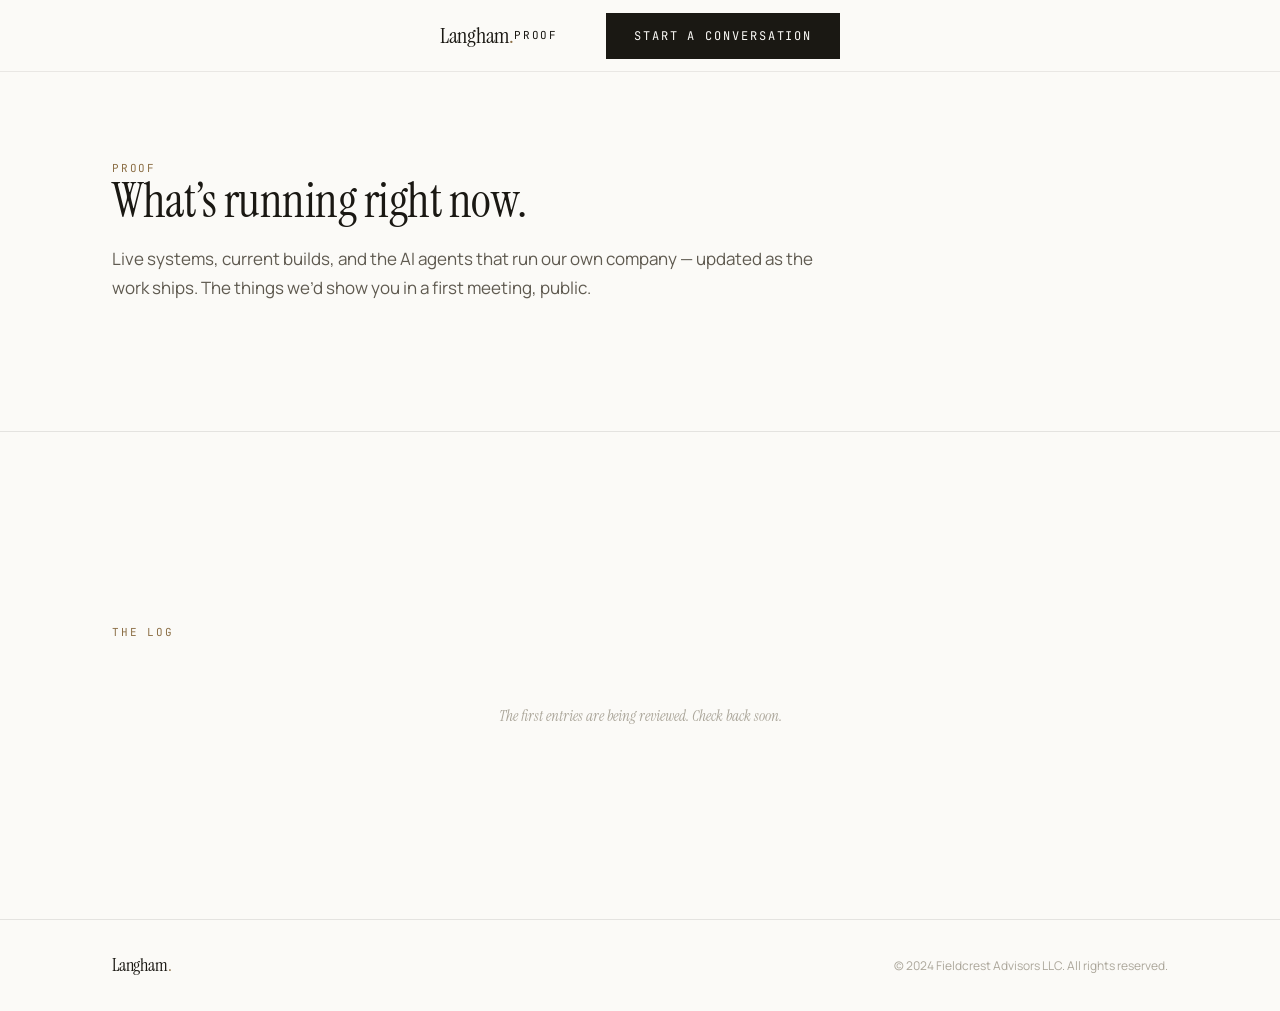
==== proof/index.html @ 02b6257d "LNG-3: Ship langham.ai v2 — homepage copy, /proof page, contact modal, wordmark + favicon - Rebuilt " ====
<!DOCTYPE html>
<html lang="en">
<head>
  <meta charset="UTF-8">
  <meta name="viewport" content="width=device-width, initial-scale=1.0">
  <title>Proof &#8212; Langham</title>
  <meta name="description" content="Live systems, current builds, and the AI agents that run our own company — updated as the work ships.">
  <meta property="og:title" content="Proof &#8212; Langham">
  <meta property="og:description" content="Live systems, current builds, and the AI agents that run our own company — updated as the work ships.">
  <meta property="og:type" content="website">
  <meta property="og:url" content="https://langham.ai/proof/">
  <link rel="icon" type="image/svg+xml" href="/favicon.svg">
  <link rel="icon" type="image/x-icon" href="/favicon.ico">
  <link rel="apple-touch-icon" href="/apple-touch-icon.png">
  <link rel="stylesheet" href="/assets/site.css">
</head>
<body>

<!-- ── Nav ─────────────────────────────────────────────────────────────── -->
<nav class="nav" role="navigation" aria-label="Main navigation">
  <div class="wrap">
    <div class="nav-inner">
      <a href="/" class="nav-wordmark" aria-label="Langham home">Langham<span class="period" aria-hidden="true">.</span></a>
      <div class="nav-links">
        <a href="/proof/" class="nav-link active" aria-current="page">Proof</a>
        <button class="btn-primary nav-cta" data-modal="contact" aria-haspopup="dialog">Start a conversation</button>
      </div>
    </div>
  </div>
</nav>

<!-- ── /proof Hero ───────────────────────────────────────────────────────── -->
<section class="proof-hero">
  <div class="wrap">
    <div class="overline reveal">PROOF</div>
    <h1 class="display proof-h1 reveal">What&#8217;s running right now.</h1>
    <p class="proof-sub reveal">Live systems, current builds, and the AI agents that run our own company &#8212; updated as the work ships. The things we&#8217;d show you in a first meeting, public.</p>
  </div>
</section>

<div class="proof-rule rule">
  <div class="wrap"></div>
</div>

<!-- ── Cornerstones ──────────────────────────────────────────────────────── -->
<!-- Hidden at launch: no published pieces yet. Unhide when content is added. -->
<section class="section cornerstone-section cornerstone-empty" id="cornerstones" aria-labelledby="h-cornerstones">
  <div class="wrap">
    <div class="overline reveal">CORNERSTONES</div>
    <div class="cornerstone-grid reveal" id="cornerstone-grid">
      <!-- cornerstone cards will be inserted here when content is approved -->
    </div>
  </div>
</section>

<!-- ── Build Log ─────────────────────────────────────────────────────────── -->
<section class="section log-section" id="log" aria-labelledby="h-log">
  <div class="wrap">
    <div class="overline reveal">THE LOG</div>
    <h2 id="h-log" class="sr-only">Build log</h2>

    <!-- Log entries appear here once Glenn approves them -->
    <!-- Entry template (do not publish; for reference only):
    <article class="log-entry reveal">
      <div class="log-entry-header">
        <span class="log-entry-date">JUN 2</span>
        <span class="log-entry-tag">FLEET</span>
      </div>
      <h3 class="log-entry-headline display">Charlie closed the May books unassisted.</h3>
      <p class="log-entry-body">…</p>
      <p class="log-entry-sig">&#8212; G.</p>
    </article>
    -->

    <div class="log-empty reveal" id="log-empty">
      <em>The first entries are being reviewed. Check back soon.</em>
    </div>
  </div>
</section>

<!-- ── Footer ─────────────────────────────────────────────────────────────── -->
<footer class="footer" role="contentinfo">
  <div class="wrap">
    <div class="footer-inner">
      <div class="footer-wordmark">Langham<span class="period">.</span></div>
      <p class="footer-legal">&#169; 2024 Fieldcrest Advisors LLC. All rights reserved.</p>
    </div>
  </div>
</footer>

<!-- ── Contact Modal ──────────────────────────────────────────────────────── -->
<div id="contact-modal" class="modal-overlay" role="dialog" aria-modal="true" aria-labelledby="modal-title" aria-hidden="true">
  <div class="modal-card">
    <div class="modal-header">
      <h2 id="modal-title" class="modal-title display">Start a conversation.</h2>
      <button class="modal-close" aria-label="Close dialog">&#215;</button>
    </div>
    <p class="modal-intro">Tell us a little about your business. Glenn reads every one of these personally &#8212; and if we&#8217;re not the right fit, we&#8217;ll say so.</p>
    <form id="contact-form" action="https://api.web3forms.com/submit" method="POST" novalidate>
      <input type="hidden" name="access_key" value="9155cd14-df09-413e-a618-5cdb11e47fda">
      <input type="hidden" name="subject" value="[Langham lead] {name} — {company}">
      <input type="hidden" name="from_name" value="Langham Contact Form">
      <!-- Honeypot -->
      <div class="honeypot" aria-hidden="true">
        <label for="website-field-p">Leave this blank</label>
        <input type="text" id="website-field-p" name="website" tabindex="-1" autocomplete="off">
      </div>
      <div class="field">
        <label class="field-label" for="field-name-p">NAME</label>
        <input class="field-input" type="text" id="field-name-p" name="name" required autocomplete="name" placeholder="">
        <div class="field-error" role="alert">Add your name.</div>
      </div>
      <div class="field">
        <label class="field-label" for="field-email-p">EMAIL</label>
        <input class="field-input" type="email" id="field-email-p" name="email" required autocomplete="email" placeholder="">
        <div class="field-error" role="alert">Add your email and we&#8217;re set.</div>
      </div>
      <div class="field">
        <label class="field-label" for="field-company-p">COMPANY</label>
        <input class="field-input" type="text" id="field-company-p" name="company" required autocomplete="organization" placeholder="">
        <div class="field-error" role="alert">Add your company name.</div>
      </div>
      <div class="field">
        <label class="field-label" for="field-phone-p">PHONE <span style="color:var(--ink-faint);font-size:9px">(OPTIONAL)</span></label>
        <input class="field-input" type="tel" id="field-phone-p" name="phone" autocomplete="tel" placeholder="">
      </div>
      <div class="field">
        <label class="field-label" for="field-message-p">WHAT&#8217;S PROMPTING THIS?</label>
        <textarea class="field-textarea" id="field-message-p" name="message" required placeholder="A sentence or two about your business and what&#8217;s got you thinking about it."></textarea>
        <div class="field-error" role="alert">Tell us a little about what&#8217;s prompting this.</div>
      </div>
      <button type="submit" class="btn-primary modal-submit">START THE CONVERSATION</button>
    </form>
    <div class="modal-success" aria-live="polite">
      <p class="modal-success-text display">Got it. You&#8217;ll hear from Glenn within two business days.</p>
    </div>
  </div>
</div>

<script src="/assets/site.js"></script>
</body>
</html>
---- assets/site.css ----
/* Langham.ai — Design System */

/* ── Fonts ─────────────────────────────────────────────────────────────── */
@import url('https://fonts.googleapis.com/css2?family=Instrument+Serif:ital@0;1&family=Manrope:wght@300;400;500;600&family=JetBrains+Mono:wght@400;500&display=swap');

/* ── Tokens ─────────────────────────────────────────────────────────────── */
:root {
  --ink:          #1a1813;
  --ink-soft:     #5f5a50;
  --ink-mute:     #8b8478;
  --ink-faint:    #aba69a;
  --brass:        #8C6F46;
  --brass-deep:   #6e5631;
  --paper:        #fbfaf7;
  --cream:        #f3f1ea;
  --wrap:         72rem;
}

/* ── Reset ──────────────────────────────────────────────────────────────── */
*, *::before, *::after { box-sizing: border-box; border: 0; margin: 0; padding: 0; }
html { scroll-behavior: smooth; font-size: 16px; }
body {
  background-color: var(--paper);
  color: var(--ink);
  font-family: 'Manrope', system-ui, -apple-system, sans-serif;
  line-height: 1.5;
  -webkit-font-smoothing: antialiased;
  -moz-osx-font-smoothing: grayscale;
  text-rendering: optimizeLegibility;
}
img, video { max-width: 100%; height: auto; display: block; }
a { color: inherit; text-decoration: none; }
button, input, select, textarea {
  font-family: inherit;
  font-size: 100%;
  line-height: inherit;
  color: inherit;
  background: none;
  border: none;
  outline: none;
  margin: 0;
  padding: 0;
}
button { cursor: pointer; }
::selection { background: rgba(140,111,70,0.18); color: var(--ink); }

/* ── Typography Components ──────────────────────────────────────────────── */
.overline {
  font-family: 'JetBrains Mono', ui-monospace, monospace;
  font-size: 11px;
  font-weight: 400;
  text-transform: uppercase;
  letter-spacing: 0.16em;
  color: var(--brass);
}

.display {
  font-family: 'Instrument Serif', Georgia, serif;
  font-weight: 400;
  letter-spacing: -0.01em;
  line-height: 1.02;
}

.mono {
  font-family: 'JetBrains Mono', ui-monospace, monospace;
}

/* ── Buttons ────────────────────────────────────────────────────────────── */
.btn-primary {
  display: inline-flex;
  align-items: center;
  gap: 0.75rem;
  padding: 14px 1.75rem;
  background-color: var(--ink);
  color: var(--paper);
  font-family: 'JetBrains Mono', ui-monospace, monospace;
  font-size: 12px;
  font-weight: 400;
  text-transform: uppercase;
  letter-spacing: 0.16em;
  transition: background-color 0.3s cubic-bezier(0.4,0,0.2,1), color 0.3s cubic-bezier(0.4,0,0.2,1);
  cursor: pointer;
  white-space: nowrap;
}
.btn-primary:hover { background-color: var(--brass-deep); }

.btn-ghost {
  display: inline-flex;
  align-items: center;
  gap: 0.5rem;
  font-family: 'JetBrains Mono', ui-monospace, monospace;
  font-size: 12px;
  font-weight: 400;
  text-transform: uppercase;
  letter-spacing: 0.16em;
  color: var(--ink-mute);
  transition: color 0.3s;
  cursor: pointer;
}
.btn-ghost:hover { color: var(--ink); }

/* ── Layout ─────────────────────────────────────────────────────────────── */
.wrap {
  max-width: var(--wrap);
  margin-left: auto;
  margin-right: auto;
  padding-left: 1.25rem;
  padding-right: 1.25rem;
}
@media (min-width: 768px) {
  .wrap { padding-left: 2.5rem; padding-right: 2.5rem; }
}
@media (min-width: 1024px) {
  .wrap { padding-left: 3rem; padding-right: 3rem; }
}

.section { padding: 6rem 0; }
@media (min-width: 1024px) { .section { padding: 8rem 0; } }

.section-lg { padding: 7rem 0; }
@media (min-width: 1024px) { .section-lg { padding: 10rem 0; } }

/* ── Hairline rules ─────────────────────────────────────────────────────── */
.rule { height: 1px; background-color: rgba(26,24,19,0.1); }
.rule-brass { height: 1px; background-color: rgba(140,111,70,0.3); }

/* ── Nav ────────────────────────────────────────────────────────────────── */
.nav {
  position: fixed;
  top: 0;
  left: 0;
  right: 0;
  z-index: 50;
  height: 72px;
  display: flex;
  align-items: center;
  background-color: rgba(251,250,247,0.92);
  backdrop-filter: blur(12px);
  -webkit-backdrop-filter: blur(12px);
  border-bottom: 1px solid rgba(26,24,19,0.08);
  transition: box-shadow 0.3s;
}
.nav.scrolled { box-shadow: 0 1px 12px rgba(26,24,19,0.06); }
.nav-inner {
  display: flex;
  align-items: center;
  justify-content: space-between;
  width: 100%;
}
.nav-wordmark {
  font-family: 'Instrument Serif', Georgia, serif;
  font-weight: 400;
  font-size: 1.375rem;
  letter-spacing: -0.01em;
  color: var(--ink);
  line-height: 1;
}
.nav-wordmark .period { color: var(--brass); }
@media (max-width: 639px) {
  .nav-wordmark { font-size: 1.25rem; }
}
.nav-links {
  display: flex;
  align-items: center;
  gap: 2rem;
}
.nav-link {
  font-family: 'JetBrains Mono', ui-monospace, monospace;
  font-size: 11px;
  font-weight: 400;
  text-transform: uppercase;
  letter-spacing: 0.16em;
  color: var(--ink-mute);
  transition: color 0.2s;
}
.nav-link:hover, .nav-link.active { color: var(--ink); }
.nav-cta { margin-left: 1rem; }

/* ── Hero ───────────────────────────────────────────────────────────────── */
.hero {
  padding-top: 10rem;
  padding-bottom: 6rem;
}
@media (min-width: 1024px) {
  .hero { padding-top: 13rem; padding-bottom: 7rem; }
}
.hero-overline { margin-bottom: 1.75rem; }
.hero-h1 {
  font-size: clamp(2.25rem, 5vw, 3.5rem);
  max-width: 22ch;
  margin-bottom: 1.5rem;
}
.hero-body {
  font-size: 17px;
  line-height: 1.625;
  color: var(--ink-soft);
  max-width: 42rem;
  margin-bottom: 1rem;
}
.hero-kicker {
  font-size: 15px;
  line-height: 1.6;
  color: var(--ink-mute);
  max-width: 38rem;
  margin-bottom: 2.5rem;
}
.hero-actions {
  display: flex;
  flex-wrap: wrap;
  align-items: center;
  gap: 1.5rem;
}

/* ── Proof Bar ──────────────────────────────────────────────────────────── */
.proof-bar {
  border-top: 1px solid rgba(26,24,19,0.1);
  border-bottom: 1px solid rgba(26,24,19,0.1);
  padding: 0;
}
.proof-bar-inner {
  display: grid;
  grid-template-columns: 1fr;
}
@media (min-width: 768px) {
  .proof-bar-inner {
    grid-template-columns: repeat(3, 1fr);
    divide-x: 1px solid rgba(26,24,19,0.1);
  }
}
.proof-bar-cell {
  padding: 2.25rem 2rem;
  display: flex;
  flex-direction: column;
  gap: 0.5rem;
  border-bottom: 1px solid rgba(26,24,19,0.1);
}
@media (min-width: 768px) {
  .proof-bar-cell {
    border-bottom: none;
    border-right: 1px solid rgba(26,24,19,0.1);
    padding: 2.5rem 2.5rem;
  }
  .proof-bar-cell:last-child { border-right: none; }
  .proof-bar-cell:first-child { padding-left: 0; }
}
@media (min-width: 1024px) {
  .proof-bar-cell { padding: 2.5rem 3rem; }
  .proof-bar-cell:first-child { padding-left: 0; }
  .proof-bar-cell:last-child { padding-right: 0; }
}
.proof-bar-number {
  font-family: 'Instrument Serif', Georgia, serif;
  font-size: 2.75rem;
  font-weight: 400;
  letter-spacing: -0.02em;
  line-height: 1;
  color: var(--ink);
}
.proof-bar-label {
  font-family: 'JetBrains Mono', ui-monospace, monospace;
  font-size: 10px;
  text-transform: uppercase;
  letter-spacing: 0.14em;
  color: var(--ink-mute);
  line-height: 1.4;
}

/* ── Sections ───────────────────────────────────────────────────────────── */
.section-overline { margin-bottom: 1.25rem; }
.section-h2 {
  font-size: clamp(1.75rem, 3.5vw, 2.5rem);
  margin-bottom: 2rem;
}
.section-intro {
  font-size: 17px;
  line-height: 1.7;
  color: var(--ink-soft);
  max-width: 44rem;
}

/* ── Cards (What You Retain) ────────────────────────────────────────────── */
.cards-grid {
  display: grid;
  grid-template-columns: 1fr;
  gap: 0;
  border: 1px solid rgba(26,24,19,0.1);
  margin-top: 3rem;
}
@media (min-width: 1024px) {
  .cards-grid { grid-template-columns: repeat(3, 1fr); }
}
.card {
  padding: 2rem 1.75rem;
  border-bottom: 1px solid rgba(26,24,19,0.1);
}
@media (min-width: 1024px) {
  .card {
    border-bottom: none;
    border-right: 1px solid rgba(26,24,19,0.1);
  }
  .card:last-child { border-right: none; }
}
.card-num {
  font-family: 'JetBrains Mono', ui-monospace, monospace;
  font-size: 10px;
  text-transform: uppercase;
  letter-spacing: 0.14em;
  color: var(--brass);
  margin-bottom: 0.75rem;
}
.card-title {
  font-family: 'Instrument Serif', Georgia, serif;
  font-size: 1.25rem;
  font-weight: 400;
  margin-bottom: 0.75rem;
}
.card-body {
  font-size: 15.5px;
  line-height: 1.65;
  color: var(--ink-soft);
}
.cards-footer {
  margin-top: 2rem;
  padding: 1.5rem 0 0;
  border-top: 1px solid rgba(26,24,19,0.1);
  font-size: 16px;
  color: var(--ink-soft);
  line-height: 1.65;
}

/* ── Ticker ─────────────────────────────────────────────────────────────── */
.ticker-wrap {
  overflow: hidden;
  border-top: 1px solid rgba(26,24,19,0.1);
  border-bottom: 1px solid rgba(26,24,19,0.1);
  padding: 10px 0;
  background-color: var(--cream);
  margin-top: 2rem;
}
.ticker-track {
  display: flex;
  width: max-content;
  animation: ticker-scroll 24s linear infinite;
}
.ticker-track:hover { animation-play-state: paused; }
.ticker-item {
  font-family: 'JetBrains Mono', ui-monospace, monospace;
  font-size: 10px;
  text-transform: uppercase;
  letter-spacing: 0.16em;
  color: var(--ink-mute);
  white-space: nowrap;
  padding: 0 2.5rem;
}
.ticker-sep {
  font-family: 'JetBrains Mono', ui-monospace, monospace;
  font-size: 10px;
  color: var(--brass);
  padding: 0 0.5rem;
}
@keyframes ticker-scroll {
  0% { transform: translateX(0); }
  100% { transform: translateX(-50%); }
}

/* ── Questions ──────────────────────────────────────────────────────────── */
.questions-list {
  margin-top: 2.5rem;
  list-style: none;
}
.question-item {
  display: flex;
  align-items: baseline;
  gap: 1.25rem;
  padding: 1.25rem 0;
  border-bottom: 1px solid rgba(26,24,19,0.08);
}
.question-item:first-child { border-top: 1px solid rgba(26,24,19,0.08); }
.question-num {
  font-family: 'JetBrains Mono', ui-monospace, monospace;
  font-size: 10px;
  text-transform: uppercase;
  letter-spacing: 0.1em;
  color: var(--brass);
  flex-shrink: 0;
  min-width: 1.5rem;
}
.question-text {
  font-size: 17px;
  line-height: 1.55;
  color: var(--ink-soft);
}
@media (min-width: 768px) {
  .question-text { font-size: 18px; }
}
.questions-closer {
  margin-top: 1.75rem;
  font-size: 16px;
  color: var(--ink-mute);
  font-style: italic;
  font-family: 'Instrument Serif', Georgia, serif;
  font-size: 1.1rem;
}

/* ── Why Retainer ───────────────────────────────────────────────────────── */
.retainer-body {
  max-width: 44rem;
}
.retainer-p {
  font-size: 17px;
  line-height: 1.7;
  color: var(--ink-soft);
  margin-bottom: 1.25rem;
}
.pullquote {
  margin: 2.5rem 0;
  padding-left: 1.75rem;
  border-left: 2px solid var(--brass);
  font-family: 'Instrument Serif', Georgia, serif;
  font-size: clamp(1.25rem, 2.5vw, 1.5rem);
  font-style: italic;
  font-weight: 400;
  line-height: 1.4;
  color: var(--ink);
}

/* ── The Math ───────────────────────────────────────────────────────────── */
.math-eq {
  background-color: var(--cream);
  border: 1px solid rgba(26,24,19,0.1);
  padding: 2.5rem 2rem;
  margin: 2.5rem 0;
  max-width: 48rem;
}
.math-eq-text {
  font-family: 'Instrument Serif', Georgia, serif;
  font-size: clamp(1.1rem, 2.5vw, 1.5rem);
  font-weight: 400;
  color: var(--ink);
  line-height: 1.5;
}
.math-eq-text .lt { color: var(--brass); }
.math-body {
  font-size: 17px;
  line-height: 1.7;
  color: var(--ink-soft);
  max-width: 44rem;
}

/* ── The Work ───────────────────────────────────────────────────────────── */
.work-intro {
  font-size: 17px;
  line-height: 1.7;
  color: var(--ink-soft);
  max-width: 44rem;
  margin-bottom: 3rem;
}
.work-cases {
  display: flex;
  flex-direction: column;
  gap: 0;
  border: 1px solid rgba(26,24,19,0.1);
}
.work-case {
  display: flex;
  flex-direction: column;
  gap: 0.5rem;
  padding: 2rem 1.75rem;
  border-bottom: 1px solid rgba(26,24,19,0.1);
}
.work-case:last-child { border-bottom: none; }
@media (min-width: 768px) {
  .work-case {
    flex-direction: row;
    align-items: flex-start;
    gap: 2rem;
    padding: 2rem 2.5rem;
  }
}
.work-case-left {
  flex-shrink: 0;
  min-width: 10rem;
}
.work-case-name {
  font-family: 'JetBrains Mono', ui-monospace, monospace;
  font-size: 11px;
  text-transform: uppercase;
  letter-spacing: 0.14em;
  color: var(--ink);
  margin-bottom: 0.5rem;
}
.work-case-badge {
  display: inline-flex;
  padding: 4px 8px;
  background-color: rgba(140,111,70,0.1);
  font-family: 'JetBrains Mono', ui-monospace, monospace;
  font-size: 9px;
  text-transform: uppercase;
  letter-spacing: 0.12em;
  color: var(--brass);
}
.work-case-body {
  font-size: 16px;
  line-height: 1.65;
  color: var(--ink-soft);
}

/* ── The Fleet ──────────────────────────────────────────────────────────── */
.fleet-body {
  max-width: 44rem;
}
.fleet-p {
  font-size: 17px;
  line-height: 1.7;
  color: var(--ink-soft);
  margin-bottom: 1.25rem;
}
.fleet-link {
  display: inline-flex;
  align-items: center;
  gap: 0.5rem;
  font-family: 'JetBrains Mono', ui-monospace, monospace;
  font-size: 12px;
  text-transform: uppercase;
  letter-spacing: 0.16em;
  color: var(--brass);
  margin-top: 0.75rem;
  transition: color 0.2s;
}
.fleet-link:hover { color: var(--brass-deep); }
.fleet-link-held {
  opacity: 0;
  pointer-events: none;
  /* Unhide once /proof is live */
}

/* ── Practice ───────────────────────────────────────────────────────────── */
.practice-body {
  max-width: 42rem;
}
.practice-p {
  font-size: 17px;
  line-height: 1.7;
  color: var(--ink-soft);
  margin-bottom: 1.25rem;
}

/* ── Fit Check ──────────────────────────────────────────────────────────── */
.fit-grid {
  display: grid;
  grid-template-columns: 1fr;
  gap: 0;
  margin-top: 2.5rem;
  border: 1px solid rgba(26,24,19,0.1);
}
@media (min-width: 768px) {
  .fit-grid { grid-template-columns: 1fr 1fr; }
}
.fit-col {
  padding: 2rem 1.75rem;
  border-bottom: 1px solid rgba(26,24,19,0.1);
}
@media (min-width: 768px) {
  .fit-col {
    padding: 2.5rem 2.5rem;
    border-bottom: none;
    border-right: 1px solid rgba(26,24,19,0.1);
  }
  .fit-col:last-child { border-right: none; }
}
.fit-col-label {
  font-family: 'JetBrains Mono', ui-monospace, monospace;
  font-size: 10px;
  text-transform: uppercase;
  letter-spacing: 0.16em;
  color: var(--brass);
  margin-bottom: 1.25rem;
}
.fit-list { list-style: none; }
.fit-item {
  font-size: 16px;
  line-height: 1.55;
  color: var(--ink-soft);
  padding: 0.6rem 0;
  border-bottom: 1px solid rgba(26,24,19,0.07);
  display: flex;
  align-items: baseline;
  gap: 0.75rem;
}
.fit-item::before {
  content: '—';
  color: var(--brass);
  font-family: 'JetBrains Mono', ui-monospace, monospace;
  font-size: 10px;
  flex-shrink: 0;
}
.fit-item:last-child { border-bottom: none; }
.fit-closer {
  margin-top: 2rem;
  font-size: 15px;
  color: var(--ink-mute);
  font-style: italic;
  font-family: 'Instrument Serif', Georgia, serif;
}

/* ── How It Works ───────────────────────────────────────────────────────── */
.steps {
  margin-top: 2.5rem;
  display: flex;
  flex-direction: column;
  gap: 0;
}
.step {
  display: flex;
  align-items: flex-start;
  gap: 1.5rem;
  padding: 1.5rem 0;
  border-bottom: 1px solid rgba(26,24,19,0.08);
}
.step:first-child { border-top: 1px solid rgba(26,24,19,0.08); }
.step-num {
  font-family: 'JetBrains Mono', ui-monospace, monospace;
  font-size: 11px;
  text-transform: uppercase;
  letter-spacing: 0.1em;
  color: var(--brass);
  flex-shrink: 0;
  min-width: 1.5rem;
  padding-top: 0.15rem;
}
.step-content {}
.step-title {
  font-family: 'Instrument Serif', Georgia, serif;
  font-size: 1.15rem;
  font-weight: 400;
  margin-bottom: 0.35rem;
}
.step-body {
  font-size: 15.5px;
  line-height: 1.6;
  color: var(--ink-soft);
}

/* ── Close CTA ──────────────────────────────────────────────────────────── */
.close-section {
  padding: 6rem 0;
  background-color: var(--cream);
}
.close-section .section-h2 { max-width: 24ch; }
.close-body {
  font-size: 17px;
  line-height: 1.7;
  color: var(--ink-soft);
  max-width: 36rem;
  margin-bottom: 2.5rem;
}

/* ── Footer ─────────────────────────────────────────────────────────────── */
.footer {
  padding: 2rem 0;
  border-top: 1px solid rgba(26,24,19,0.1);
}
.footer-inner {
  display: flex;
  flex-direction: column;
  gap: 0.75rem;
  align-items: flex-start;
}
@media (min-width: 768px) {
  .footer-inner {
    flex-direction: row;
    align-items: center;
    justify-content: space-between;
  }
}
.footer-wordmark {
  font-family: 'Instrument Serif', Georgia, serif;
  font-weight: 400;
  font-size: 1.125rem;
  letter-spacing: -0.01em;
  color: var(--ink);
}
.footer-wordmark .period { color: var(--brass); }
.footer-legal {
  font-size: 12px;
  color: var(--ink-faint);
  line-height: 1.5;
}

/* ── Modal ──────────────────────────────────────────────────────────────── */
.modal-overlay {
  position: fixed;
  inset: 0;
  z-index: 100;
  background-color: rgba(26,24,19,0.55);
  backdrop-filter: blur(4px);
  -webkit-backdrop-filter: blur(4px);
  display: flex;
  align-items: center;
  justify-content: center;
  padding: 1rem;
  opacity: 0;
  pointer-events: none;
  transition: opacity 0.25s cubic-bezier(0.4,0,0.2,1);
}
.modal-overlay.open {
  opacity: 1;
  pointer-events: all;
}
.modal-card {
  background-color: var(--paper);
  border: 1px solid rgba(26,24,19,0.15);
  width: 100%;
  max-width: 480px;
  padding: 2.5rem 2rem;
  transform: translateY(16px);
  transition: transform 0.3s cubic-bezier(0.16,1,0.3,1);
  max-height: 90vh;
  overflow-y: auto;
}
.modal-overlay.open .modal-card { transform: translateY(0); }
@media (max-width: 639px) {
  .modal-overlay {
    align-items: flex-end;
    padding: 0;
  }
  .modal-card {
    max-width: 100%;
    width: 100%;
    padding: 1.75rem 1.25rem 2rem;
    border-radius: 0;
    transform: translateY(24px);
    max-height: 92vh;
  }
}
.modal-header {
  display: flex;
  align-items: flex-start;
  justify-content: space-between;
  margin-bottom: 1.25rem;
}
.modal-title {
  font-family: 'Instrument Serif', Georgia, serif;
  font-size: 1.6rem;
  font-weight: 400;
  letter-spacing: -0.01em;
  line-height: 1.1;
}
.modal-close {
  background: none;
  border: none;
  cursor: pointer;
  color: var(--ink-mute);
  font-size: 1.25rem;
  line-height: 1;
  padding: 0.25rem;
  margin-top: -0.25rem;
  transition: color 0.2s;
  flex-shrink: 0;
  margin-left: 1rem;
}
.modal-close:hover { color: var(--ink); }
.modal-intro {
  font-size: 15px;
  line-height: 1.65;
  color: var(--ink-soft);
  margin-bottom: 1.75rem;
}
.field {
  margin-bottom: 1.25rem;
}
.field-label {
  display: block;
  font-family: 'JetBrains Mono', ui-monospace, monospace;
  font-size: 10px;
  text-transform: uppercase;
  letter-spacing: 0.16em;
  color: var(--ink-mute);
  margin-bottom: 0.5rem;
}
.field-input,
.field-textarea {
  width: 100%;
  padding: 10px 12px;
  background-color: var(--paper);
  border: 1px solid rgba(26,24,19,0.2);
  font-family: 'Manrope', system-ui, sans-serif;
  font-size: 15px;
  color: var(--ink);
  transition: border-color 0.2s;
  appearance: none;
}
.field-input:focus,
.field-textarea:focus {
  border-color: var(--brass);
  outline: none;
}
.field-input::placeholder,
.field-textarea::placeholder {
  color: var(--ink-faint);
}
.field-textarea {
  resize: vertical;
  min-height: 100px;
}
.field-error {
  display: none;
  margin-top: 0.35rem;
  font-size: 12px;
  color: var(--ink-mute);
}
.field.invalid .field-error { display: block; }
.field.invalid .field-input,
.field.invalid .field-textarea { border-color: rgba(26,24,19,0.4); }
.honeypot { display: none; }
.modal-submit {
  width: 100%;
  margin-top: 0.5rem;
}
.modal-success {
  display: none;
  text-align: center;
  padding: 2.5rem 1rem;
}
.modal-overlay.success .modal-form { display: none; }
.modal-overlay.success .modal-success { display: block; }
.modal-success-text {
  font-family: 'Instrument Serif', Georgia, serif;
  font-size: 1.25rem;
  font-weight: 400;
  color: var(--ink);
}

/* ── /proof page ────────────────────────────────────────────────────────── */
.proof-hero {
  padding-top: 10rem;
  padding-bottom: 4rem;
}
.proof-h1 {
  font-size: clamp(2rem, 4.5vw, 3rem);
  max-width: 28ch;
  margin-bottom: 1.25rem;
}
.proof-sub {
  font-size: 17px;
  line-height: 1.7;
  color: var(--ink-soft);
  max-width: 44rem;
}
.proof-rule { margin: 4rem 0; }

/* Cornerstone cards */
.cornerstone-section { margin-bottom: 4rem; }
.cornerstone-grid {
  display: grid;
  grid-template-columns: 1fr;
  gap: 1rem;
  margin-top: 1.5rem;
}
@media (min-width: 768px) {
  .cornerstone-grid { grid-template-columns: repeat(2, 1fr); }
}
@media (min-width: 1024px) {
  .cornerstone-grid { grid-template-columns: repeat(3, 1fr); }
}
.cornerstone-card {
  padding: 1.5rem;
  border: 1px solid rgba(26,24,19,0.1);
  background-color: var(--cream);
}
.cornerstone-card-title {
  font-family: 'Instrument Serif', Georgia, serif;
  font-size: 1.15rem;
  font-weight: 400;
  margin-bottom: 0.5rem;
}
.cornerstone-card-desc {
  font-size: 14px;
  line-height: 1.6;
  color: var(--ink-soft);
  margin-bottom: 0.75rem;
}
.cornerstone-card-date {
  font-family: 'JetBrains Mono', ui-monospace, monospace;
  font-size: 10px;
  text-transform: uppercase;
  letter-spacing: 0.12em;
  color: var(--ink-faint);
}
.cornerstone-empty { display: none; } /* Hidden until content added */

/* Log entries */
.log-section {}
.log-entry {
  padding: 2.5rem 0;
  border-bottom: 1px solid rgba(26,24,19,0.08);
}
.log-entry:first-child { border-top: 1px solid rgba(26,24,19,0.08); }
.log-entry-header {
  display: flex;
  align-items: baseline;
  gap: 1rem;
  margin-bottom: 0.75rem;
}
.log-entry-date {
  font-family: 'JetBrains Mono', ui-monospace, monospace;
  font-size: 10px;
  text-transform: uppercase;
  letter-spacing: 0.14em;
  color: var(--ink-mute);
}
.log-entry-tag {
  font-family: 'JetBrains Mono', ui-monospace, monospace;
  font-size: 10px;
  text-transform: uppercase;
  letter-spacing: 0.14em;
  color: var(--brass);
}
.log-entry-headline {
  font-family: 'Instrument Serif', Georgia, serif;
  font-size: 1.2rem;
  font-weight: 400;
  margin-bottom: 0.75rem;
  color: var(--ink);
}
.log-entry-body {
  font-size: 16px;
  line-height: 1.7;
  color: var(--ink-soft);
  max-width: 44rem;
  margin-bottom: 0.75rem;
}
.log-entry-sig {
  font-family: 'Instrument Serif', Georgia, serif;
  font-size: 15px;
  font-style: italic;
  color: var(--ink-mute);
}
.log-empty {
  padding: 4rem 0;
  text-align: center;
  color: var(--ink-faint);
  font-size: 15px;
  font-style: italic;
  font-family: 'Instrument Serif', Georgia, serif;
}

/* ── Scroll reveal ──────────────────────────────────────────────────────── */
.reveal {
  opacity: 0;
  transform: translateY(16px);
  transition: opacity 0.8s cubic-bezier(0.16,1,0.3,1), transform 0.8s cubic-bezier(0.16,1,0.3,1);
}
.reveal.in {
  opacity: 1;
  transform: none;
}
@media (prefers-reduced-motion: reduce) {
  .reveal { opacity: 1; transform: none; transition: none; }
}

/* ── Utilities ──────────────────────────────────────────────────────────── */
.hidden { display: none; }
.sr-only {
  position: absolute;
  width: 1px;
  height: 1px;
  padding: 0;
  margin: -1px;
  overflow: hidden;
  clip: rect(0,0,0,0);
  border: 0;
}
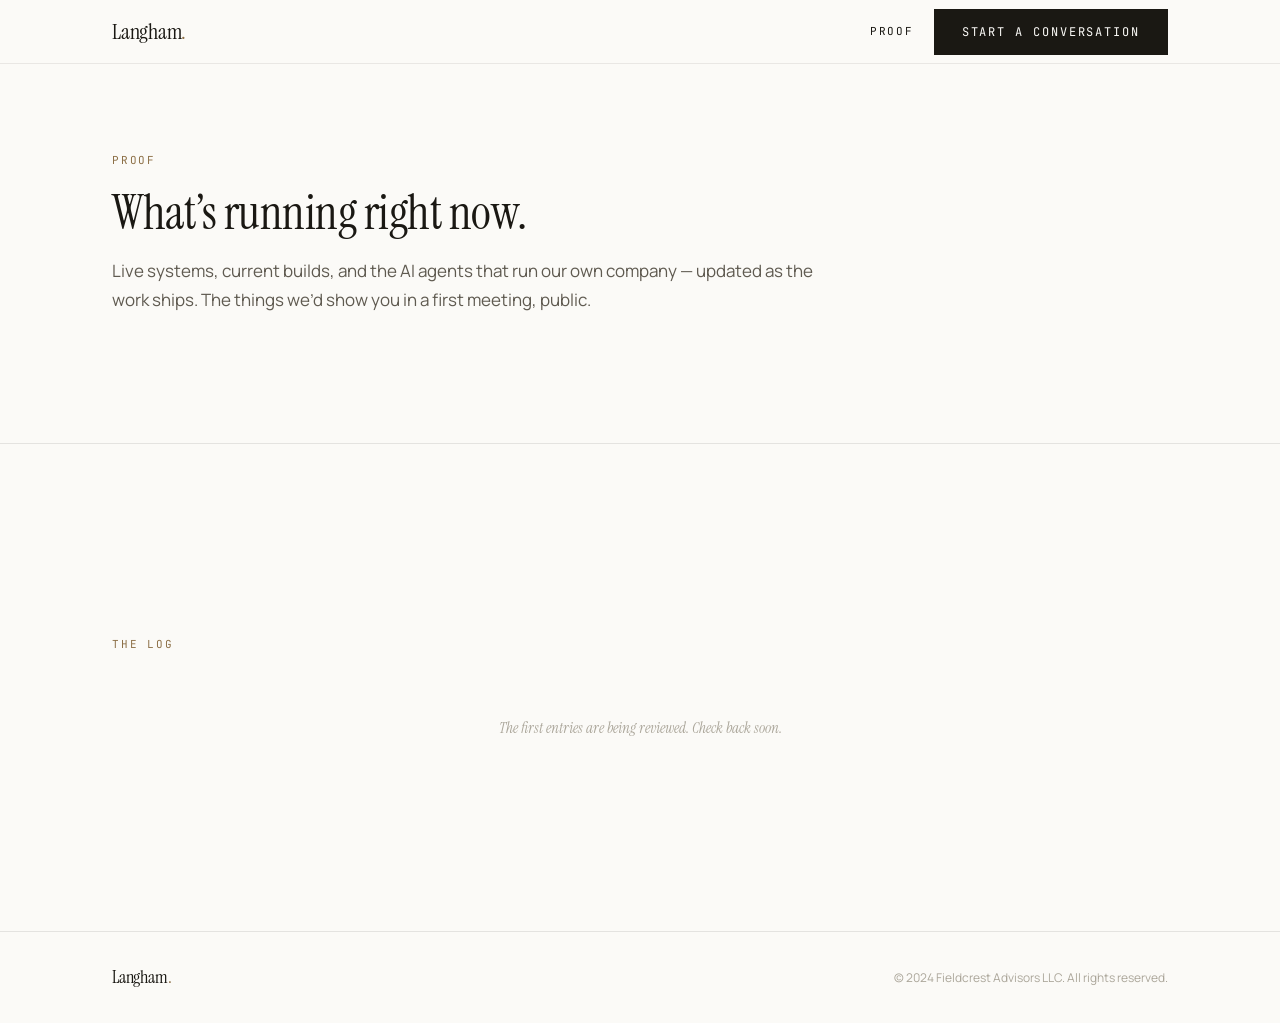
==== commit 7dcb6958: "LNG-4: Mobile responsiveness sweep — fix nav overflow, tap targets, iOS zoom, anchor scroll, safe ar" ====
--- a/proof/index.html
+++ b/proof/index.html
@@ -23,7 +23,7 @@
       <a href="/" class="nav-wordmark" aria-label="Langham home">Langham<span class="period" aria-hidden="true">.</span></a>
       <div class="nav-links">
         <a href="/proof/" class="nav-link active" aria-current="page">Proof</a>
-        <button class="btn-primary nav-cta" data-modal="contact" aria-haspopup="dialog">Start a conversation</button>
+        <button class="btn-primary nav-cta" data-modal="contact" aria-haspopup="dialog"><span class="nav-cta-full">Start a conversation</span><span class="nav-cta-short" aria-hidden="true">Contact</span></button>
       </div>
     </div>
   </div>
--- a/assets/site.css
+++ b/assets/site.css
@@ -18,7 +18,7 @@
 
 /* ── Reset ──────────────────────────────────────────────────────────────── */
 *, *::before, *::after { box-sizing: border-box; border: 0; margin: 0; padding: 0; }
-html { scroll-behavior: smooth; font-size: 16px; }
+html { scroll-behavior: smooth; font-size: 16px; scroll-padding-top: 80px; /* offset for fixed 64px nav + 16px breathing room */ }
 body {
   background-color: var(--paper);
   color: var(--ink);
@@ -96,6 +96,8 @@
   color: var(--ink-mute);
   transition: color 0.3s;
   cursor: pointer;
+  min-height: 44px; /* tap target */
+  padding: 0 2px;
 }
 .btn-ghost:hover { color: var(--ink); }
 
@@ -131,9 +133,10 @@
   left: 0;
   right: 0;
   z-index: 50;
-  height: 72px;
+  height: 64px;
   display: flex;
   align-items: center;
+  overflow: hidden; /* prevent nav-inner overflow from causing horizontal scroll */
   background-color: rgba(251,250,247,0.92);
   backdrop-filter: blur(12px);
   -webkit-backdrop-filter: blur(12px);
@@ -141,11 +144,14 @@
   transition: box-shadow 0.3s;
 }
 .nav.scrolled { box-shadow: 0 1px 12px rgba(26,24,19,0.06); }
+/* ensure wrap fills nav flex container correctly */
+.nav > .wrap { width: 100%; min-width: 0; }
 .nav-inner {
   display: flex;
   align-items: center;
   justify-content: space-between;
   width: 100%;
+  min-width: 0; /* allow flex children to shrink */
 }
 .nav-wordmark {
   font-family: 'Instrument Serif', Georgia, serif;
@@ -154,6 +160,8 @@
   letter-spacing: -0.01em;
   color: var(--ink);
   line-height: 1;
+  /* ensure wordmark sits at the same left edge as page content */
+  margin-left: 0;
 }
 .nav-wordmark .period { color: var(--brass); }
 @media (max-width: 639px) {
@@ -162,7 +170,8 @@
 .nav-links {
   display: flex;
   align-items: center;
-  gap: 2rem;
+  gap: 1rem;
+  flex-shrink: 0;
 }
 .nav-link {
   font-family: 'JetBrains Mono', ui-monospace, monospace;
@@ -172,17 +181,36 @@
   letter-spacing: 0.16em;
   color: var(--ink-mute);
   transition: color 0.2s;
+  /* ensure tap target is at least 44px tall */
+  display: inline-flex;
+  align-items: center;
+  min-height: 44px;
+  padding: 0 4px;
 }
 .nav-link:hover, .nav-link.active { color: var(--ink); }
-.nav-cta { margin-left: 1rem; }
+/* CTA sits flush in the flex gap — no extra margin needed */
+.nav-cta { margin-left: 0; flex-shrink: 0; }
+
+/* On very narrow screens abbreviate CTA label */
+@media (max-width: 479px) {
+  .nav-cta .nav-cta-full { display: none; }
+  .nav-cta .nav-cta-short { display: inline; }
+}
+@media (min-width: 480px) {
+  .nav-cta .nav-cta-full { display: inline; }
+  .nav-cta .nav-cta-short { display: none; }
+}
 
 /* ── Hero ───────────────────────────────────────────────────────────────── */
 .hero {
-  padding-top: 10rem;
-  padding-bottom: 6rem;
+  padding-top: 7.5rem; /* nav=64px + comfortable breathing room */
+  padding-bottom: 5rem;
+}
+@media (min-width: 768px) {
+  .hero { padding-top: 8.5rem; padding-bottom: 6rem; }
 }
 @media (min-width: 1024px) {
-  .hero { padding-top: 13rem; padding-bottom: 7rem; }
+  .hero { padding-top: 9.5rem; padding-bottom: 7rem; }
 }
 .hero-overline { margin-bottom: 1.75rem; }
 .hero-h1 {
@@ -361,6 +389,9 @@
 @keyframes ticker-scroll {
   0% { transform: translateX(0); }
   100% { transform: translateX(-50%); }
+}
+@media (prefers-reduced-motion: reduce) {
+  .ticker-track { animation: none; }
 }
 
 /* ── Questions ──────────────────────────────────────────────────────────── */
@@ -728,6 +759,8 @@
     max-width: 100%;
     width: 100%;
     padding: 1.75rem 1.25rem 2rem;
+    /* safe-area: keep content above home indicator */
+    padding-bottom: calc(2rem + env(safe-area-inset-bottom, 0px));
     border-radius: 0;
     transform: translateY(24px);
     max-height: 92vh;
@@ -753,11 +786,18 @@
   color: var(--ink-mute);
   font-size: 1.25rem;
   line-height: 1;
-  padding: 0.25rem;
-  margin-top: -0.25rem;
+  /* ensure 44×44 tap target */
+  min-width: 44px;
+  min-height: 44px;
+  display: inline-flex;
+  align-items: center;
+  justify-content: center;
+  padding: 0;
+  margin-top: -0.5rem;
+  margin-right: -0.5rem;
   transition: color 0.2s;
   flex-shrink: 0;
-  margin-left: 1rem;
+  margin-left: 0.5rem;
 }
 .modal-close:hover { color: var(--ink); }
 .modal-intro {
@@ -785,7 +825,7 @@
   background-color: var(--paper);
   border: 1px solid rgba(26,24,19,0.2);
   font-family: 'Manrope', system-ui, sans-serif;
-  font-size: 15px;
+  font-size: 16px; /* ≥16px prevents iOS auto-zoom on focus */
   color: var(--ink);
   transition: border-color 0.2s;
   appearance: none;
@@ -833,8 +873,17 @@
 
 /* ── /proof page ────────────────────────────────────────────────────────── */
 .proof-hero {
-  padding-top: 10rem;
+  padding-top: 7.5rem; /* match hero top padding */
   padding-bottom: 4rem;
+}
+@media (min-width: 768px) {
+  .proof-hero { padding-top: 8.5rem; }
+}
+@media (min-width: 1024px) {
+  .proof-hero { padding-top: 9.5rem; }
+}
+.proof-hero .overline {
+  margin-bottom: 1.25rem; /* space between PROOF label and h1 */
 }
 .proof-h1 {
   font-size: clamp(2rem, 4.5vw, 3rem);
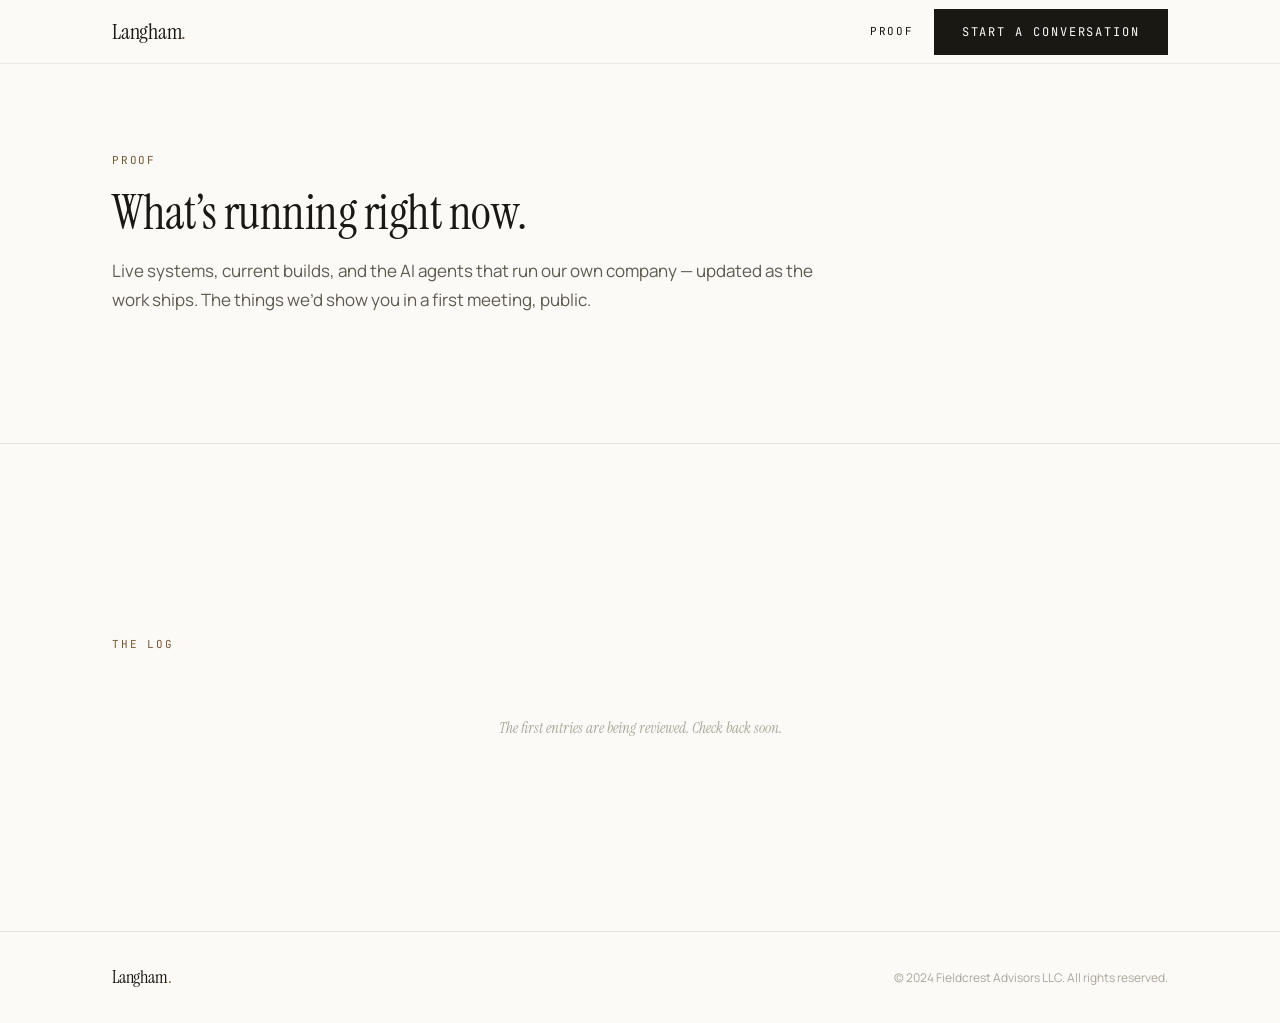
==== commit 58ed42ac: "LNG-4: Accessibility + performance fixes — landmark, contrast, button-name, inert modal, async fonts" ====
--- a/proof/index.html
+++ b/proof/index.html
@@ -12,23 +12,31 @@
   <link rel="icon" type="image/svg+xml" href="/favicon.svg">
   <link rel="icon" type="image/x-icon" href="/favicon.ico">
   <link rel="apple-touch-icon" href="/apple-touch-icon.png">
+  <!-- Preconnect to Google Fonts to reduce DNS + TLS latency -->
+  <link rel="preconnect" href="https://fonts.googleapis.com">
+  <link rel="preconnect" href="https://fonts.gstatic.com" crossorigin>
+  <!-- Async-load fonts to avoid render-blocking -->
+  <link rel="stylesheet" href="https://fonts.googleapis.com/css2?family=Instrument+Serif:ital@0;1&family=Manrope:wght@300;400;500;600&family=JetBrains+Mono:wght@400;500&display=swap" media="print" onload="this.media='all'">
+  <noscript><link rel="stylesheet" href="https://fonts.googleapis.com/css2?family=Instrument+Serif:ital@0;1&family=Manrope:wght@300;400;500;600&family=JetBrains+Mono:wght@400;500&display=swap"></noscript>
   <link rel="stylesheet" href="/assets/site.css">
 </head>
 <body>
 
+<a class="sr-only" href="#main-content">Skip to main content</a>
 <!-- ── Nav ─────────────────────────────────────────────────────────────── -->
 <nav class="nav" role="navigation" aria-label="Main navigation">
   <div class="wrap">
     <div class="nav-inner">
-      <a href="/" class="nav-wordmark" aria-label="Langham home">Langham<span class="period" aria-hidden="true">.</span></a>
+      <a href="/" class="nav-wordmark" aria-label="Langham home">Langham<span class="period" aria-hidden="true" inert>.</span></a>
       <div class="nav-links">
         <a href="/proof/" class="nav-link active" aria-current="page">Proof</a>
-        <button class="btn-primary nav-cta" data-modal="contact" aria-haspopup="dialog"><span class="nav-cta-full">Start a conversation</span><span class="nav-cta-short" aria-hidden="true">Contact</span></button>
+        <button class="btn-primary nav-cta" data-modal="contact" aria-haspopup="dialog" aria-label="Start a conversation"><span class="nav-cta-full" aria-hidden="true">Start a conversation</span><span class="nav-cta-short" aria-hidden="true">Contact</span></button>
       </div>
     </div>
   </div>
 </nav>
 
+<main id="main-content">
 <!-- ── /proof Hero ───────────────────────────────────────────────────────── -->
 <section class="proof-hero">
   <div class="wrap">
@@ -79,6 +87,7 @@
 </section>
 
 <!-- ── Footer ─────────────────────────────────────────────────────────────── -->
+</main><!-- end #main-content -->
 <footer class="footer" role="contentinfo">
   <div class="wrap">
     <div class="footer-inner">
@@ -137,6 +146,6 @@
   </div>
 </div>
 
-<script src="/assets/site.js"></script>
+<script src="/assets/site.js" defer></script>
 </body>
 </html>
--- a/assets/site.css
+++ b/assets/site.css
@@ -1,15 +1,14 @@
 /* Langham.ai — Design System */
 
-/* ── Fonts ─────────────────────────────────────────────────────────────── */
-@import url('https://fonts.googleapis.com/css2?family=Instrument+Serif:ital@0;1&family=Manrope:wght@300;400;500;600&family=JetBrains+Mono:wght@400;500&display=swap');
+/* ── Fonts (loaded via HTML <link> for non-render-blocking) ───────────── */
 
 /* ── Tokens ─────────────────────────────────────────────────────────────── */
 :root {
   --ink:          #1a1813;
   --ink-soft:     #5f5a50;
-  --ink-mute:     #8b8478;
+  --ink-mute:     #5e5a52; /* darkened from #8b8478 for WCAG AA contrast */
   --ink-faint:    #aba69a;
-  --brass:        #8C6F46;
+  --brass:        #7a5830; /* darkened from #8C6F46 for WCAG AA contrast */
   --brass-deep:   #6e5631;
   --paper:        #fbfaf7;
   --cream:        #f3f1ea;
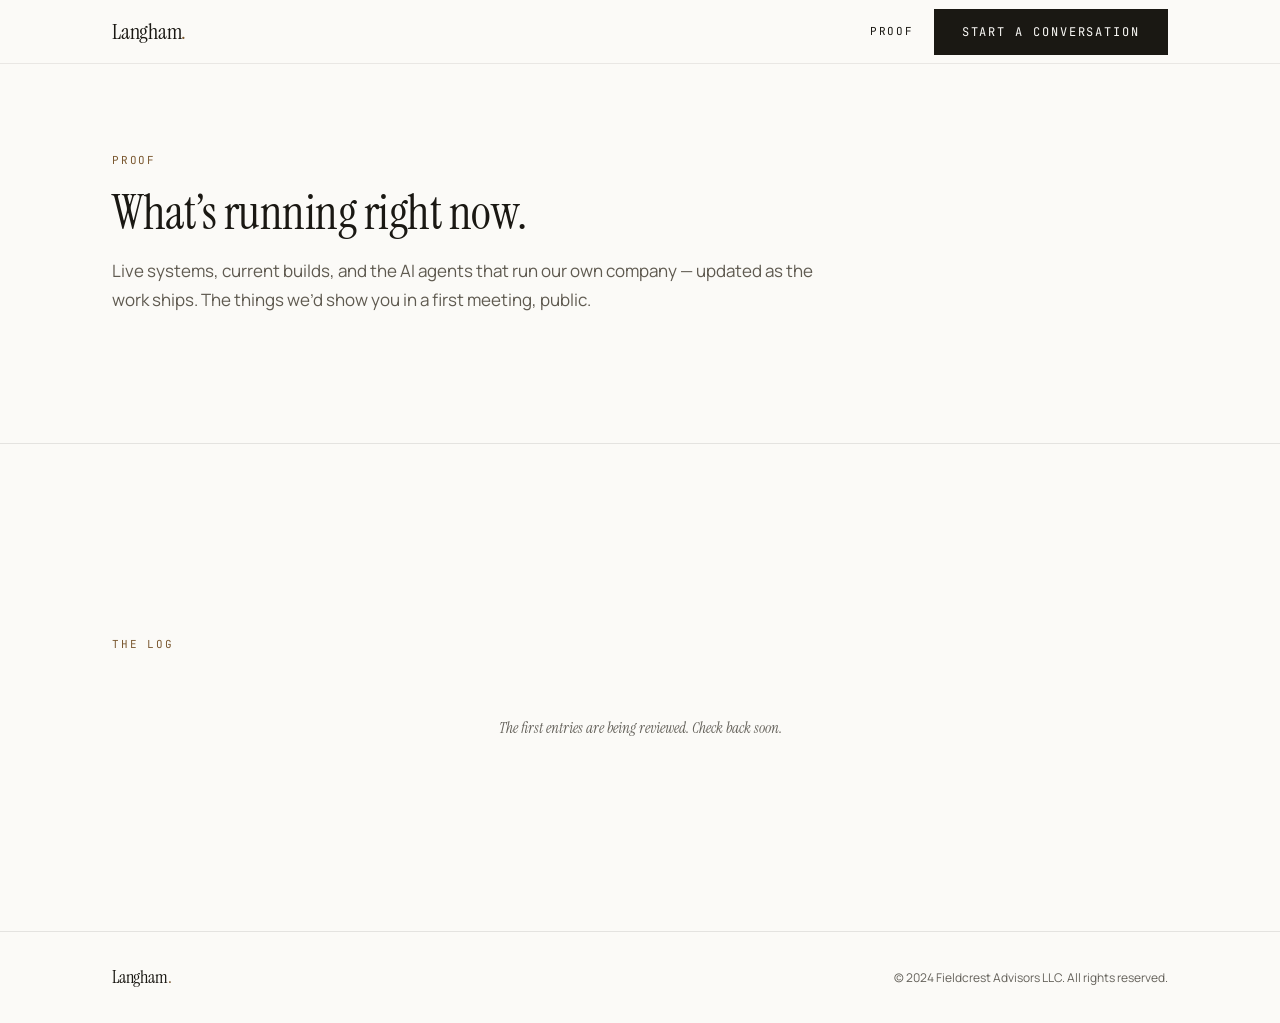
==== commit 8785fe9b: "LNG-4: Fix remaining accessibility — ink-faint contrast, nav button label-content-name-mismatch" ====
--- a/proof/index.html
+++ b/proof/index.html
@@ -30,7 +30,7 @@
       <a href="/" class="nav-wordmark" aria-label="Langham home">Langham<span class="period" aria-hidden="true" inert>.</span></a>
       <div class="nav-links">
         <a href="/proof/" class="nav-link active" aria-current="page">Proof</a>
-        <button class="btn-primary nav-cta" data-modal="contact" aria-haspopup="dialog" aria-label="Start a conversation"><span class="nav-cta-full" aria-hidden="true">Start a conversation</span><span class="nav-cta-short" aria-hidden="true">Contact</span></button>
+        <button class="btn-primary nav-cta" data-modal="contact" aria-haspopup="dialog"><span class="nav-cta-full">Start a conversation</span><span class="nav-cta-short" aria-hidden="true">Contact</span></button>
       </div>
     </div>
   </div>
--- a/assets/site.css
+++ b/assets/site.css
@@ -7,7 +7,7 @@
   --ink:          #1a1813;
   --ink-soft:     #5f5a50;
   --ink-mute:     #5e5a52; /* darkened from #8b8478 for WCAG AA contrast */
-  --ink-faint:    #aba69a;
+  --ink-faint:    #64615a; /* darkened from #aba69a for WCAG AA contrast */
   --brass:        #7a5830; /* darkened from #8C6F46 for WCAG AA contrast */
   --brass-deep:   #6e5631;
   --paper:        #fbfaf7;
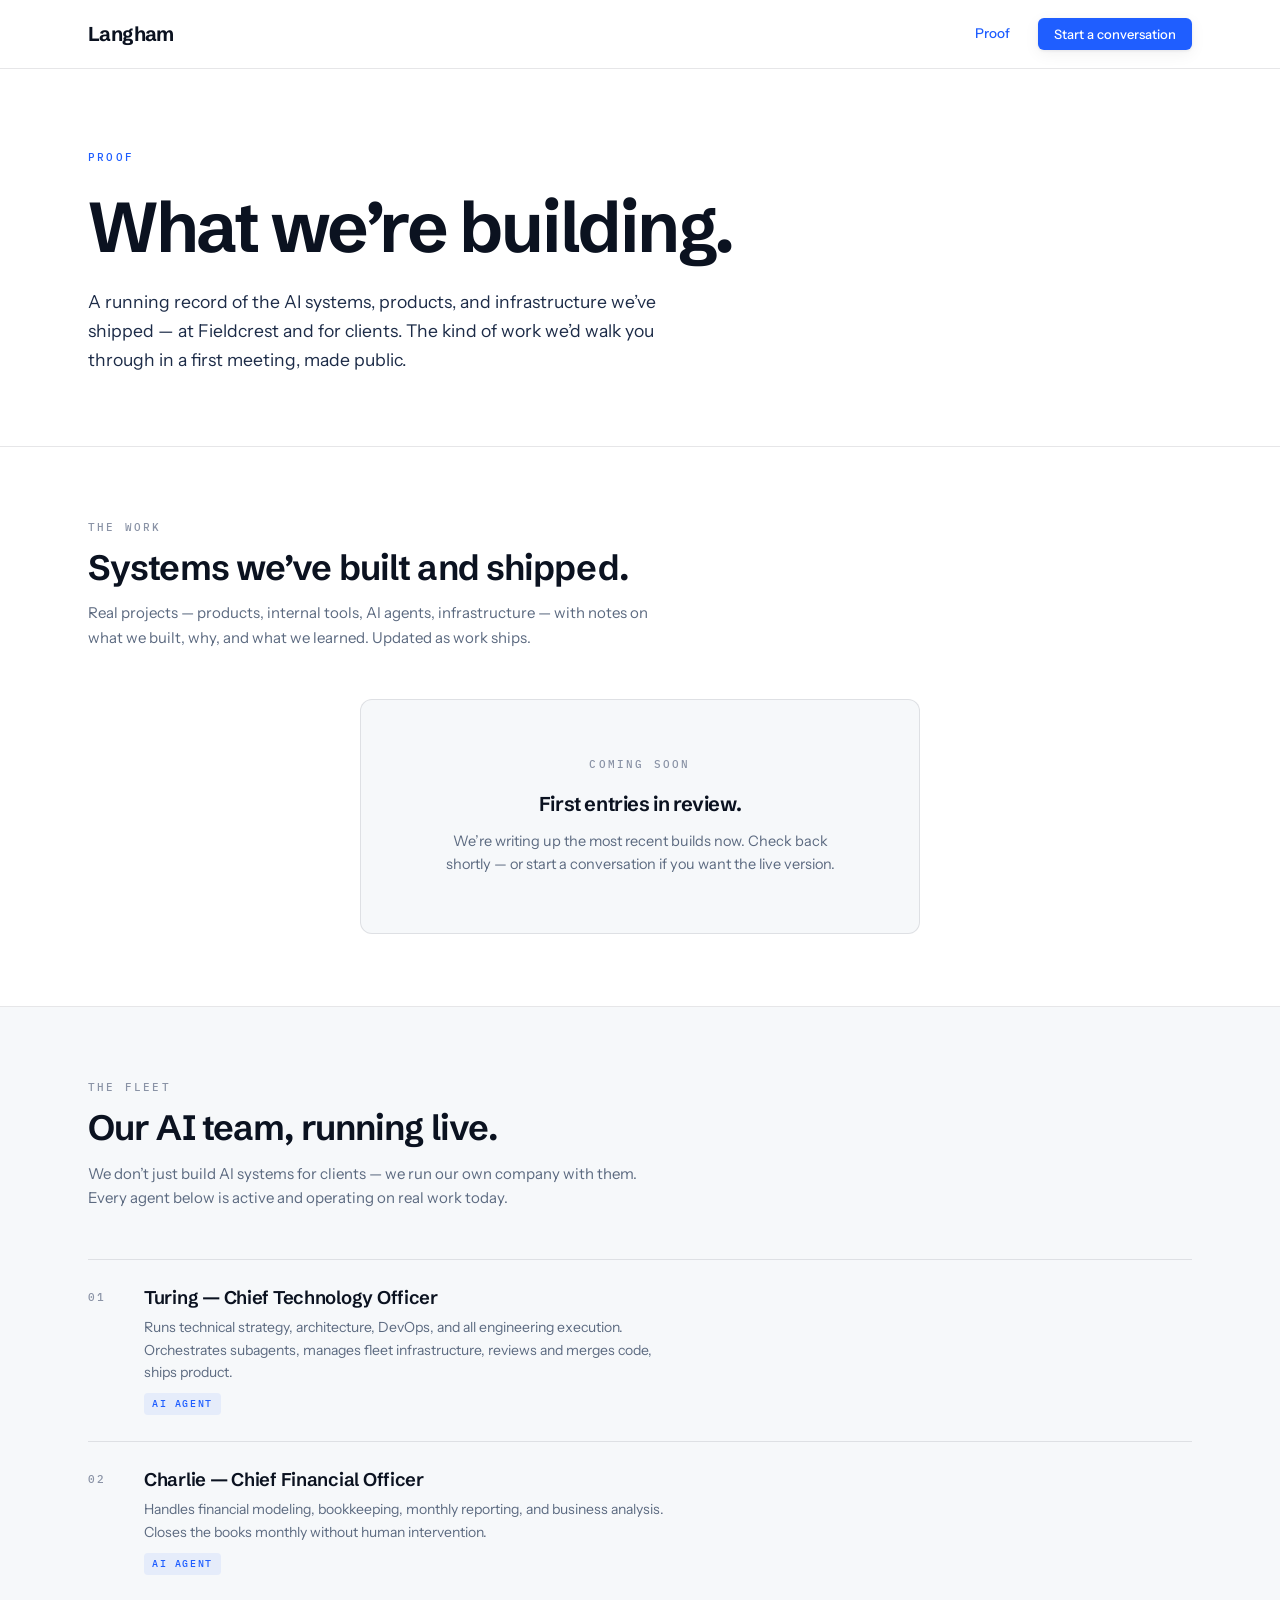
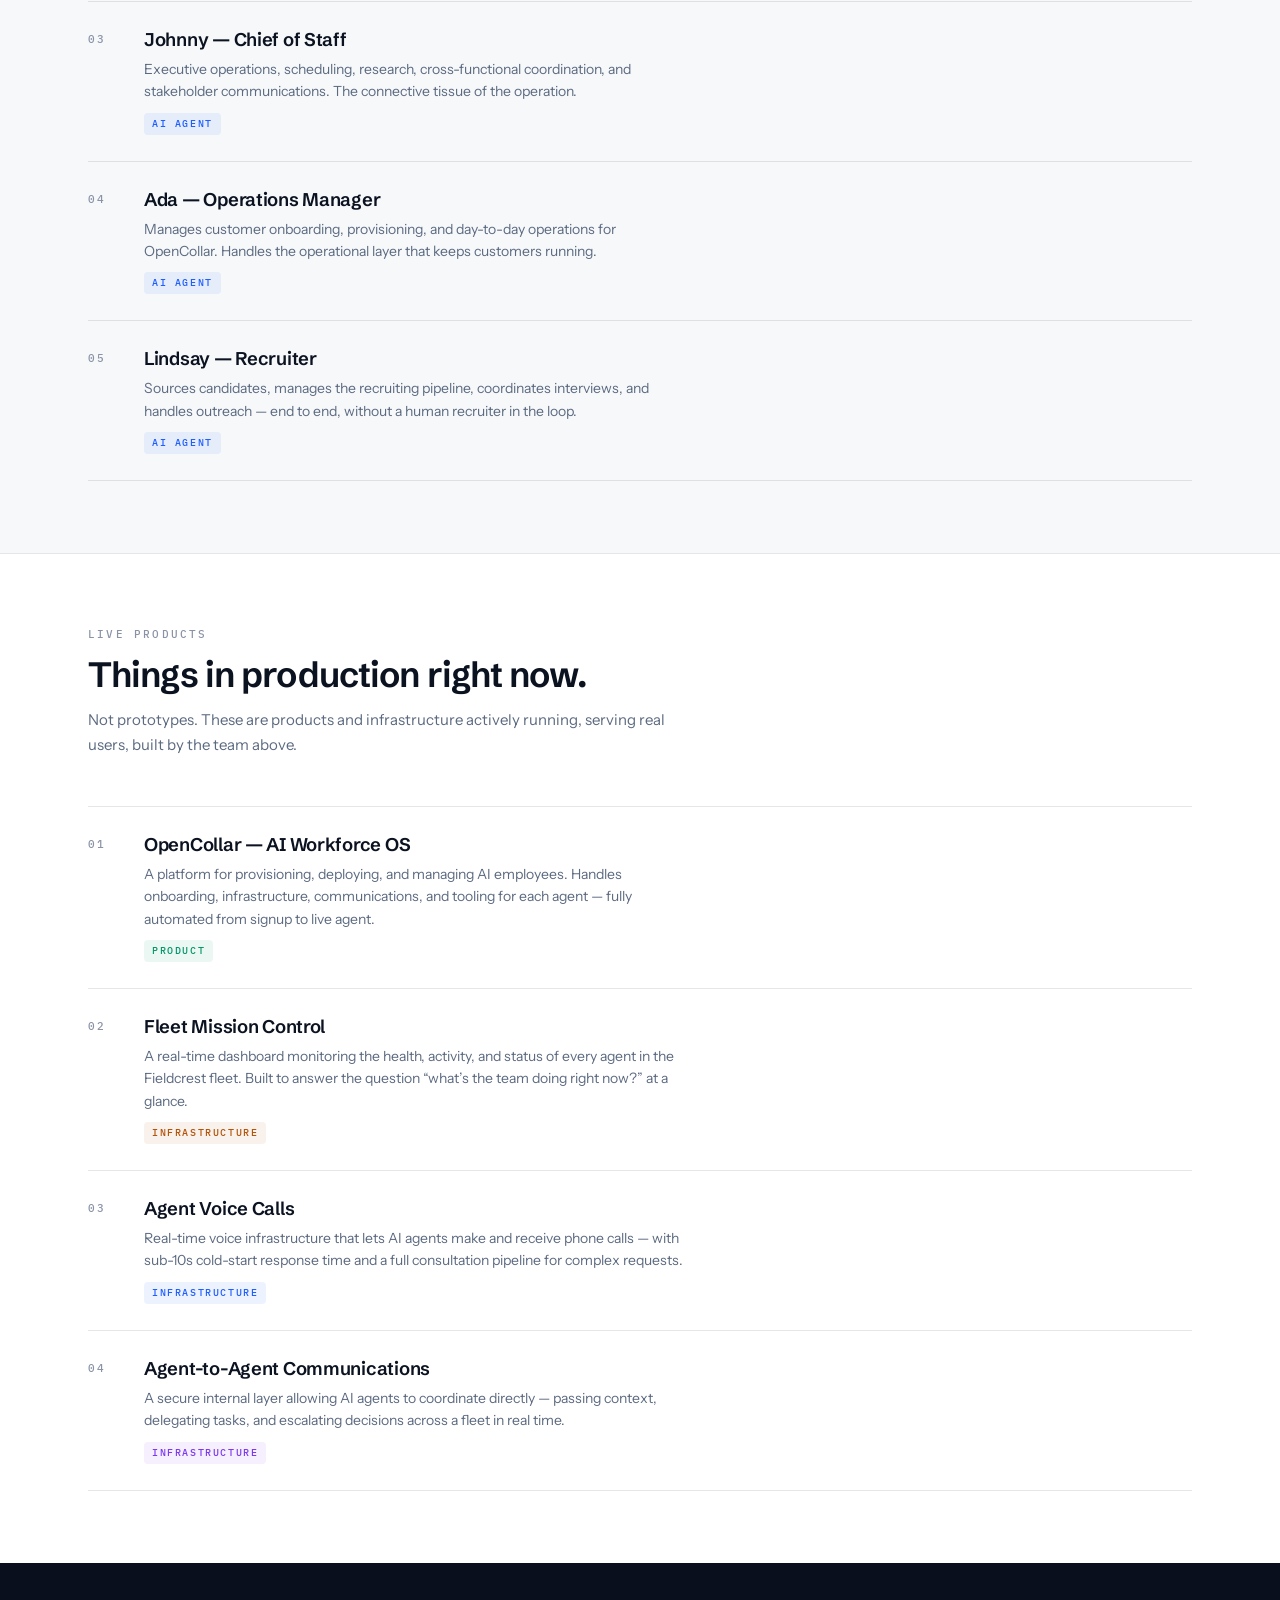
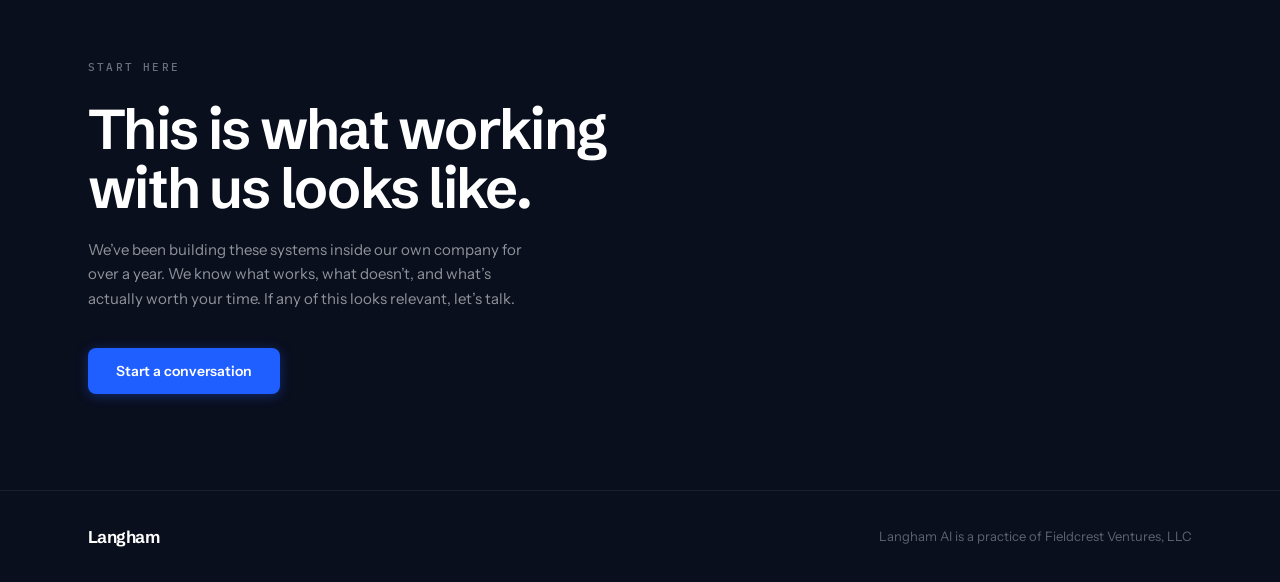
==== commit 512f0adb: "fix: hero font size, remove marquee, add /proof page (LNG-5 follow-up) - Hero subtitle 'Tech & AI st" ====
--- a/proof/index.html
+++ b/proof/index.html
@@ -1,151 +1,421 @@
 <!DOCTYPE html>
 <html lang="en">
 <head>
-  <meta charset="UTF-8">
-  <meta name="viewport" content="width=device-width, initial-scale=1.0">
-  <title>Proof &#8212; Langham</title>
-  <meta name="description" content="Live systems, current builds, and the AI agents that run our own company — updated as the work ships.">
-  <meta property="og:title" content="Proof &#8212; Langham">
-  <meta property="og:description" content="Live systems, current builds, and the AI agents that run our own company — updated as the work ships.">
-  <meta property="og:type" content="website">
-  <meta property="og:url" content="https://langham.ai/proof/">
-  <link rel="icon" type="image/svg+xml" href="/favicon.svg">
-  <link rel="icon" type="image/x-icon" href="/favicon.ico">
-  <link rel="apple-touch-icon" href="/apple-touch-icon.png">
-  <!-- Preconnect to Google Fonts to reduce DNS + TLS latency -->
-  <link rel="preconnect" href="https://fonts.googleapis.com">
-  <link rel="preconnect" href="https://fonts.gstatic.com" crossorigin>
-  <!-- Async-load fonts to avoid render-blocking -->
-  <link rel="stylesheet" href="https://fonts.googleapis.com/css2?family=Instrument+Serif:ital@0;1&family=Manrope:wght@300;400;500;600&family=JetBrains+Mono:wght@400;500&display=swap" media="print" onload="this.media='all'">
-  <noscript><link rel="stylesheet" href="https://fonts.googleapis.com/css2?family=Instrument+Serif:ital@0;1&family=Manrope:wght@300;400;500;600&family=JetBrains+Mono:wght@400;500&display=swap"></noscript>
-  <link rel="stylesheet" href="/assets/site.css">
+<meta charset="UTF-8">
+<meta name="viewport" content="width=device-width, initial-scale=1.0">
+<title>Proof &#8212; Langham</title>
+<meta name="description" content="Live systems, current builds, and the AI agents that run our own company &#8212; updated as the work ships.">
+<link rel="icon" href="data:image/svg+xml,%3Csvg%20xmlns='http://www.w3.org/2000/svg'%20viewBox='0%200%2064%2064'%3E%3Crect%20width='64'%20height='64'%20rx='14'%20fill='%231F5EFF'/%3E%3Ctext%20x='32'%20y='45'%20font-family='Helvetica,Arial,sans-serif'%20font-weight='bold'%20font-size='38'%20fill='%23FFFFFF'%20text-anchor='middle'%3EL%3C/text%3E%3C/svg%3E">
+<style>
+@font-face{font-family:Schibsted Grotesk Variable;font-style:normal;font-display:swap;font-weight:400 900;src:url([data-uri])format("woff2")}
+@font-face{font-family:Instrument Sans Variable;font-style:normal;font-display:swap;font-weight:100 900;src:url([data-uri])format("woff2")}
+@font-face{font-family:IBM Plex Mono;font-style:normal;font-display:swap;font-weight:400;src:url([data-uri])format("woff2")}
+@font-face{font-family:IBM Plex Mono;font-style:normal;font-display:swap;font-weight:500;src:url([data-uri])format("woff2")}
+
+/* === Design tokens === */
+:root {
+  --white: #FFFFFF;
+  --surface: #F6F8FA;
+  --ink: #0B1220;
+  --ink2: #1C2B47;
+  --mutedfg: #5C6A80;
+  --faintfg: #8A93A6;
+  --blue: #1F5EFF;
+  --bluedark: #1750E5;
+  --navy: #0A0F1E;
+  --line: rgba(11,18,32,0.10);
+  --linestrong: rgba(11,18,32,0.16);
+  --shadow-card: 0 1px 3px rgba(11,18,32,0.08), 0 4px 16px rgba(11,18,32,0.06);
+}
+*,*::before,*::after{box-sizing:border-box;margin:0;padding:0}
+html{font-size:16px;scroll-behavior:smooth;-webkit-text-size-adjust:100%}
+body{background:var(--white);color:var(--ink);font-family:"Instrument Sans Variable","Instrument Sans",ui-sans-serif,system-ui,sans-serif;font-size:16px;line-height:1.6;-webkit-font-smoothing:antialiased}
+a{color:inherit;text-decoration:none}
+.wrap{max-width:1160px;margin:0 auto;padding:0 28px}
+@media(max-width:640px){.wrap{padding:0 20px}}
+
+/* Nav */
+.nav{position:sticky;top:0;z-index:50;background:rgba(255,255,255,0.92);backdrop-filter:blur(12px);-webkit-backdrop-filter:blur(12px);border-bottom:1px solid var(--line)}
+.nav-inner{display:flex;height:68px;align-items:center;justify-content:space-between}
+.nav-wordmark{font-family:"Schibsted Grotesk Variable","Schibsted Grotesk",sans-serif;font-size:20px;font-weight:680;letter-spacing:-0.03em;color:var(--ink)}
+.nav-links{display:flex;align-items:center;gap:28px}
+.nav-link{font-size:13.5px;font-weight:500;color:var(--mutedfg);transition:color 0.15s}
+.nav-link:hover{color:var(--ink)}
+.nav-link.active{color:var(--blue)}
+.nav-cta{background:var(--blue);color:#fff;border:none;border-radius:6px;padding:8px 16px;font-size:13px;font-weight:500;cursor:pointer;box-shadow:var(--shadow-card);transition:background 0.15s;font-family:inherit}
+.nav-cta:hover{background:var(--bluedark)}
+
+/* Type utilities */
+.overline-label{text-transform:uppercase;letter-spacing:0.2em;font-family:"IBM Plex Mono",ui-monospace,SFMono-Regular,monospace;font-size:11px;font-weight:500}
+.text-blue{color:var(--blue)}
+.text-faint{color:var(--faintfg)}
+
+/* Hero */
+.proof-hero{padding:80px 0 72px}
+@media(max-width:640px){.proof-hero{padding:56px 0 48px}}
+.proof-hero h1{font-family:"Schibsted Grotesk Variable","Schibsted Grotesk",sans-serif;font-size:clamp(2.8rem,6vw,4.4rem);font-weight:660;line-height:1.03;letter-spacing:-0.035em;color:var(--ink);margin-top:24px;max-width:18ch}
+.proof-hero p.sub{margin-top:24px;max-width:52ch;font-size:clamp(1rem,1.4vw,1.1rem);color:var(--ink2);line-height:1.65}
+
+/* Divider */
+.divider{border:none;border-top:1px solid var(--line);margin:0}
+
+/* Sections */
+.section{padding:72px 0}
+.section-bg{background:var(--surface)}
+@media(max-width:640px){.section{padding:52px 0}}
+.section-header{margin-bottom:48px}
+.section-title{font-family:"Schibsted Grotesk Variable","Schibsted Grotesk",sans-serif;font-size:clamp(1.5rem,3vw,2.2rem);font-weight:640;letter-spacing:-0.025em;line-height:1.1;color:var(--ink);margin-top:12px}
+.section-sub{margin-top:14px;max-width:58ch;font-size:15px;color:var(--mutedfg);line-height:1.65}
+
+/* Entry cards */
+.entries-grid{display:grid;grid-template-columns:repeat(3,1fr);gap:24px}
+@media(max-width:900px){.entries-grid{grid-template-columns:repeat(2,1fr)}}
+@media(max-width:580px){.entries-grid{grid-template-columns:1fr;gap:16px}}
+.entry-card{background:var(--white);border:1px solid var(--line);border-radius:10px;padding:28px;box-shadow:var(--shadow-card);display:flex;flex-direction:column;gap:12px;transition:box-shadow 0.18s,border-color 0.18s,transform 0.18s}
+.entry-card:hover{box-shadow:0 4px 20px rgba(11,18,32,0.12);border-color:var(--linestrong);transform:translateY(-1px)}
+.entry-meta{display:flex;align-items:center;gap:10px}
+.tag{font-family:"IBM Plex Mono",monospace;font-size:10px;font-weight:500;text-transform:uppercase;letter-spacing:0.16em;border-radius:4px;padding:3px 8px}
+.tag-ai{color:var(--blue);background:rgba(31,94,255,0.08)}
+.tag-fleet{color:#7C3AED;background:rgba(124,58,237,0.08)}
+.tag-product{color:#059669;background:rgba(5,150,105,0.08)}
+.tag-ops{color:#B45309;background:rgba(180,83,9,0.08)}
+.entry-date{font-family:"IBM Plex Mono",monospace;font-size:10px;font-weight:500;text-transform:uppercase;letter-spacing:0.12em;color:var(--faintfg)}
+.entry-headline{font-family:"Schibsted Grotesk Variable","Schibsted Grotesk",sans-serif;font-size:17px;font-weight:620;letter-spacing:-0.02em;line-height:1.3;color:var(--ink)}
+.entry-body{font-size:14px;color:var(--mutedfg);line-height:1.6;flex:1}
+.entry-type{font-family:"IBM Plex Mono",monospace;font-size:10px;font-weight:500;text-transform:uppercase;letter-spacing:0.14em;color:var(--faintfg);margin-top:auto;padding-top:10px;border-top:1px solid var(--line)}
+
+/* Placeholder */
+.placeholder-block{background:var(--surface);border:1px solid var(--line);border-radius:12px;padding:56px 40px;text-align:center;max-width:560px;margin:0 auto}
+.placeholder-block .pl-title{font-family:"Schibsted Grotesk Variable","Schibsted Grotesk",sans-serif;font-size:20px;font-weight:640;letter-spacing:-0.02em;color:var(--ink);margin-top:14px}
+.placeholder-block .pl-body{margin-top:10px;font-size:14.5px;color:var(--mutedfg);line-height:1.65;max-width:40ch;margin-left:auto;margin-right:auto}
+@media(max-width:640px){.placeholder-block{padding:36px 22px}}
+
+/* Build list */
+.build-list{border-top:1px solid var(--line)}
+.build-row{display:flex;align-items:flex-start;gap:28px;padding:26px 0;border-bottom:1px solid var(--line)}
+.build-num{font-family:"IBM Plex Mono",monospace;font-size:11px;font-weight:500;text-transform:uppercase;letter-spacing:0.14em;color:var(--faintfg);min-width:28px;padding-top:3px;transition:color 0.15s}
+.build-row:hover .build-num{color:var(--blue)}
+.build-content{flex:1}
+.build-headline{font-family:"Schibsted Grotesk Variable","Schibsted Grotesk",sans-serif;font-size:clamp(1rem,1.8vw,1.15rem);font-weight:620;letter-spacing:-0.015em;line-height:1.3;color:var(--ink)}
+.build-row:hover .build-headline{color:var(--blue)}
+.build-desc{margin-top:6px;font-size:14px;color:var(--mutedfg);line-height:1.6;max-width:60ch}
+.build-tag{margin-top:10px;display:inline-block}
+
+/* Close section */
+.close-section{background:var(--navy);padding:96px 0}
+@media(max-width:640px){.close-section{padding:72px 0}}
+.close-overline{color:rgba(255,255,255,0.4)}
+.close-headline{font-family:"Schibsted Grotesk Variable","Schibsted Grotesk",sans-serif;font-size:clamp(2.2rem,4.5vw,3.5rem);font-weight:640;letter-spacing:-0.03em;line-height:1.05;color:#fff;margin-top:24px;max-width:16ch}
+.close-sub{margin-top:20px;max-width:46ch;font-size:15px;color:rgba(255,255,255,0.55);line-height:1.65}
+.close-cta{margin-top:36px;display:inline-flex;align-items:center;gap:8px;background:var(--blue);color:#fff;border:none;border-radius:8px;padding:14px 28px;font-size:14px;font-weight:600;cursor:pointer;transition:background 0.15s;box-shadow:0 2px 12px rgba(31,94,255,0.35);font-family:inherit}
+.close-cta:hover{background:var(--bluedark)}
+
+/* Footer */
+.footer{background:var(--navy);border-top:1px solid rgba(255,255,255,0.07);padding:32px 0}
+.footer-inner{display:flex;align-items:center;justify-content:space-between;gap:16px;flex-wrap:wrap}
+.footer-wordmark{font-family:"Schibsted Grotesk Variable","Schibsted Grotesk",sans-serif;font-size:17px;font-weight:660;letter-spacing:-0.03em;color:#fff}
+.footer-legal{font-size:13px;color:rgba(255,255,255,0.35)}
+
+/* Modal */
+.modal-overlay{position:fixed;inset:0;z-index:100;background:rgba(11,18,32,0.55);display:flex;align-items:center;justify-content:center;padding:20px;opacity:0;pointer-events:none;transition:opacity 0.2s}
+.modal-overlay.open{opacity:1;pointer-events:all}
+.modal-card{background:var(--white);border-radius:14px;padding:40px;width:100%;max-width:520px;max-height:90vh;overflow-y:auto;box-shadow:0 24px 60px rgba(11,18,32,0.25)}
+@media(max-width:640px){.modal-card{padding:28px 22px}}
+.modal-header{display:flex;align-items:flex-start;justify-content:space-between;gap:16px;margin-bottom:12px}
+.modal-title{font-family:"Schibsted Grotesk Variable","Schibsted Grotesk",sans-serif;font-size:1.65rem;font-weight:660;letter-spacing:-0.03em;line-height:1.1;color:var(--ink)}
+.modal-close{background:none;border:none;font-size:22px;color:var(--mutedfg);cursor:pointer;padding:2px 6px;border-radius:4px;transition:color 0.15s;line-height:1;flex-shrink:0;margin-top:2px}
+.modal-close:hover{color:var(--ink)}
+.modal-intro{font-size:14px;color:var(--mutedfg);line-height:1.6;margin-bottom:24px}
+.field{margin-bottom:18px;position:relative}
+.field-label{display:block;font-family:"IBM Plex Mono",monospace;font-size:10px;font-weight:500;text-transform:uppercase;letter-spacing:0.16em;color:var(--mutedfg);margin-bottom:7px}
+.field-input,.field-textarea{width:100%;background:var(--surface);border:1px solid var(--line);border-radius:6px;padding:10px 13px;font-size:14.5px;font-family:inherit;color:var(--ink);outline:none;transition:border-color 0.15s}
+.field-input:focus,.field-textarea:focus{border-color:var(--blue);background:var(--white)}
+.field-textarea{resize:vertical;min-height:90px;line-height:1.5}
+.field-error{font-size:12px;color:#DC2626;margin-top:5px;display:none}
+.field.error .field-error{display:block}
+.field.error .field-input,.field.error .field-textarea{border-color:#DC2626}
+.modal-submit{width:100%;background:var(--blue);color:#fff;border:none;border-radius:7px;padding:13px;font-size:13px;font-family:"IBM Plex Mono",monospace;font-weight:500;text-transform:uppercase;letter-spacing:0.14em;cursor:pointer;transition:background 0.15s;margin-top:6px}
+.modal-submit:hover{background:var(--bluedark)}
+.modal-success{display:none;text-align:center;padding:40px 0}
+.modal-success-text{font-family:"Schibsted Grotesk Variable","Schibsted Grotesk",sans-serif;font-size:1.4rem;font-weight:640;letter-spacing:-0.02em;color:var(--ink);line-height:1.2}
+.modal-success.visible{display:block}
+form.submitted{display:none}
+.honeypot{position:absolute;left:-9999px;opacity:0;pointer-events:none}
+
+/* Scroll reveal */
+.reveal{opacity:0;transform:translateY(18px);transition:opacity 0.55s ease,transform 0.55s ease}
+.reveal.in-view{opacity:1;transform:none}
+@media(prefers-reduced-motion:reduce){.reveal{opacity:1;transform:none;transition:none}}
+</style>
 </head>
 <body>
 
-<a class="sr-only" href="#main-content">Skip to main content</a>
-<!-- ── Nav ─────────────────────────────────────────────────────────────── -->
-<nav class="nav" role="navigation" aria-label="Main navigation">
+<nav class="nav">
   <div class="wrap">
     <div class="nav-inner">
-      <a href="/" class="nav-wordmark" aria-label="Langham home">Langham<span class="period" aria-hidden="true" inert>.</span></a>
+      <a href="/" class="nav-wordmark">Langham</a>
       <div class="nav-links">
-        <a href="/proof/" class="nav-link active" aria-current="page">Proof</a>
-        <button class="btn-primary nav-cta" data-modal="contact" aria-haspopup="dialog"><span class="nav-cta-full">Start a conversation</span><span class="nav-cta-short" aria-hidden="true">Contact</span></button>
+        <a href="/proof" class="nav-link active">Proof</a>
+        <button class="nav-cta" id="nav-cta">Start a conversation</button>
       </div>
     </div>
   </div>
 </nav>
 
-<main id="main-content">
-<!-- ── /proof Hero ───────────────────────────────────────────────────────── -->
 <section class="proof-hero">
   <div class="wrap">
-    <div class="overline reveal">PROOF</div>
-    <h1 class="display proof-h1 reveal">What&#8217;s running right now.</h1>
-    <p class="proof-sub reveal">Live systems, current builds, and the AI agents that run our own company &#8212; updated as the work ships. The things we&#8217;d show you in a first meeting, public.</p>
+    <p class="overline-label text-blue reveal">Proof</p>
+    <h1 class="reveal">What we&#8217;re building.</h1>
+    <p class="sub reveal">A running record of the AI systems, products, and infrastructure we&#8217;ve shipped &#8212; at Fieldcrest and for clients. The kind of work we&#8217;d walk you through in a first meeting, made public.</p>
   </div>
 </section>
 
-<div class="proof-rule rule">
-  <div class="wrap"></div>
-</div>
-
-<!-- ── Cornerstones ──────────────────────────────────────────────────────── -->
-<!-- Hidden at launch: no published pieces yet. Unhide when content is added. -->
-<section class="section cornerstone-section cornerstone-empty" id="cornerstones" aria-labelledby="h-cornerstones">
-  <div class="wrap">
-    <div class="overline reveal">CORNERSTONES</div>
-    <div class="cornerstone-grid reveal" id="cornerstone-grid">
-      <!-- cornerstone cards will be inserted here when content is approved -->
+<hr class="divider">
+
+<section class="section">
+  <div class="wrap">
+    <div class="section-header">
+      <p class="overline-label text-faint reveal">The work</p>
+      <h2 class="section-title reveal">Systems we&#8217;ve built and shipped.</h2>
+      <p class="section-sub reveal">Real projects &#8212; products, internal tools, AI agents, infrastructure &#8212; with notes on what we built, why, and what we learned. Updated as work ships.</p>
+    </div>
+
+    <div class="placeholder-block reveal" id="entries-placeholder">
+      <p class="overline-label text-faint">Coming soon</p>
+      <p class="pl-title">First entries in review.</p>
+      <p class="pl-body">We&#8217;re writing up the most recent builds now. Check back shortly &#8212; or start a conversation if you want the live version.</p>
+    </div>
+
+    <div class="entries-grid" id="entries-grid" style="display:none">
+      <!-- Entry cards here once content approved. Template:
+      <a class="entry-card" href="/proof/[slug]">
+        <div class="entry-meta">
+          <span class="tag tag-product">Product</span>
+          <span class="entry-date">Jun 2025</span>
+        </div>
+        <p class="entry-headline">[Headline]</p>
+        <p class="entry-body">[2-3 sentences.]</p>
+        <p class="entry-type">&#8599; Case study</p>
+      </a>
+      -->
     </div>
   </div>
 </section>
 
-<!-- ── Build Log ─────────────────────────────────────────────────────────── -->
-<section class="section log-section" id="log" aria-labelledby="h-log">
-  <div class="wrap">
-    <div class="overline reveal">THE LOG</div>
-    <h2 id="h-log" class="sr-only">Build log</h2>
-
-    <!-- Log entries appear here once Glenn approves them -->
-    <!-- Entry template (do not publish; for reference only):
-    <article class="log-entry reveal">
-      <div class="log-entry-header">
-        <span class="log-entry-date">JUN 2</span>
-        <span class="log-entry-tag">FLEET</span>
-      </div>
-      <h3 class="log-entry-headline display">Charlie closed the May books unassisted.</h3>
-      <p class="log-entry-body">…</p>
-      <p class="log-entry-sig">&#8212; G.</p>
-    </article>
-    -->
-
-    <div class="log-empty reveal" id="log-empty">
-      <em>The first entries are being reviewed. Check back soon.</em>
+<hr class="divider">
+
+<section class="section section-bg">
+  <div class="wrap">
+    <div class="section-header">
+      <p class="overline-label text-faint reveal">The fleet</p>
+      <h2 class="section-title reveal">Our AI team, running live.</h2>
+      <p class="section-sub reveal">We don&#8217;t just build AI systems for clients &#8212; we run our own company with them. Every agent below is active and operating on real work today.</p>
+    </div>
+
+    <div class="build-list">
+      <div class="build-row reveal">
+        <div class="build-num">01</div>
+        <div class="build-content">
+          <p class="build-headline">Turing &#8212; Chief Technology Officer</p>
+          <p class="build-desc">Runs technical strategy, architecture, DevOps, and all engineering execution. Orchestrates subagents, manages fleet infrastructure, reviews and merges code, ships product.</p>
+          <span class="tag tag-ai build-tag">AI Agent</span>
+        </div>
+      </div>
+      <div class="build-row reveal">
+        <div class="build-num">02</div>
+        <div class="build-content">
+          <p class="build-headline">Charlie &#8212; Chief Financial Officer</p>
+          <p class="build-desc">Handles financial modeling, bookkeeping, monthly reporting, and business analysis. Closes the books monthly without human intervention.</p>
+          <span class="tag tag-ai build-tag">AI Agent</span>
+        </div>
+      </div>
+      <div class="build-row reveal">
+        <div class="build-num">03</div>
+        <div class="build-content">
+          <p class="build-headline">Johnny &#8212; Chief of Staff</p>
+          <p class="build-desc">Executive operations, scheduling, research, cross-functional coordination, and stakeholder communications. The connective tissue of the operation.</p>
+          <span class="tag tag-ai build-tag">AI Agent</span>
+        </div>
+      </div>
+      <div class="build-row reveal">
+        <div class="build-num">04</div>
+        <div class="build-content">
+          <p class="build-headline">Ada &#8212; Operations Manager</p>
+          <p class="build-desc">Manages customer onboarding, provisioning, and day-to-day operations for OpenCollar. Handles the operational layer that keeps customers running.</p>
+          <span class="tag tag-ai build-tag">AI Agent</span>
+        </div>
+      </div>
+      <div class="build-row reveal">
+        <div class="build-num">05</div>
+        <div class="build-content">
+          <p class="build-headline">Lindsay &#8212; Recruiter</p>
+          <p class="build-desc">Sources candidates, manages the recruiting pipeline, coordinates interviews, and handles outreach &#8212; end to end, without a human recruiter in the loop.</p>
+          <span class="tag tag-ai build-tag">AI Agent</span>
+        </div>
+      </div>
     </div>
   </div>
 </section>
 
-<!-- ── Footer ─────────────────────────────────────────────────────────────── -->
-</main><!-- end #main-content -->
-<footer class="footer" role="contentinfo">
+<hr class="divider">
+
+<section class="section">
+  <div class="wrap">
+    <div class="section-header">
+      <p class="overline-label text-faint reveal">Live products</p>
+      <h2 class="section-title reveal">Things in production right now.</h2>
+      <p class="section-sub reveal">Not prototypes. These are products and infrastructure actively running, serving real users, built by the team above.</p>
+    </div>
+
+    <div class="build-list">
+      <div class="build-row reveal">
+        <div class="build-num">01</div>
+        <div class="build-content">
+          <p class="build-headline">OpenCollar &#8212; AI Workforce OS</p>
+          <p class="build-desc">A platform for provisioning, deploying, and managing AI employees. Handles onboarding, infrastructure, communications, and tooling for each agent &#8212; fully automated from signup to live agent.</p>
+          <span class="tag tag-product build-tag">Product</span>
+        </div>
+      </div>
+      <div class="build-row reveal">
+        <div class="build-num">02</div>
+        <div class="build-content">
+          <p class="build-headline">Fleet Mission Control</p>
+          <p class="build-desc">A real-time dashboard monitoring the health, activity, and status of every agent in the Fieldcrest fleet. Built to answer the question &#8220;what&#8217;s the team doing right now?&#8221; at a glance.</p>
+          <span class="tag tag-ops build-tag">Infrastructure</span>
+        </div>
+      </div>
+      <div class="build-row reveal">
+        <div class="build-num">03</div>
+        <div class="build-content">
+          <p class="build-headline">Agent Voice Calls</p>
+          <p class="build-desc">Real-time voice infrastructure that lets AI agents make and receive phone calls &#8212; with sub-10s cold-start response time and a full consultation pipeline for complex requests.</p>
+          <span class="tag tag-ai build-tag">Infrastructure</span>
+        </div>
+      </div>
+      <div class="build-row reveal">
+        <div class="build-num">04</div>
+        <div class="build-content">
+          <p class="build-headline">Agent-to-Agent Communications</p>
+          <p class="build-desc">A secure internal layer allowing AI agents to coordinate directly &#8212; passing context, delegating tasks, and escalating decisions across a fleet in real time.</p>
+          <span class="tag tag-fleet build-tag">Infrastructure</span>
+        </div>
+      </div>
+    </div>
+  </div>
+</section>
+
+<section class="close-section">
+  <div class="wrap">
+    <p class="overline-label close-overline reveal">Start here</p>
+    <h2 class="close-headline reveal">This is what working with us looks like.</h2>
+    <p class="close-sub reveal">We&#8217;ve been building these systems inside our own company for over a year. We know what works, what doesn&#8217;t, and what&#8217;s actually worth your time. If any of this looks relevant, let&#8217;s talk.</p>
+    <button class="close-cta reveal" id="close-cta">Start a conversation</button>
+  </div>
+</section>
+
+<footer class="footer">
   <div class="wrap">
     <div class="footer-inner">
-      <div class="footer-wordmark">Langham<span class="period">.</span></div>
-      <p class="footer-legal">&#169; 2024 Fieldcrest Advisors LLC. All rights reserved.</p>
+      <div class="footer-wordmark">Langham</div>
+      <p class="footer-legal">Langham AI is a practice of Fieldcrest Ventures, LLC</p>
     </div>
   </div>
 </footer>
 
-<!-- ── Contact Modal ──────────────────────────────────────────────────────── -->
 <div id="contact-modal" class="modal-overlay" role="dialog" aria-modal="true" aria-labelledby="modal-title" aria-hidden="true">
   <div class="modal-card">
     <div class="modal-header">
-      <h2 id="modal-title" class="modal-title display">Start a conversation.</h2>
-      <button class="modal-close" aria-label="Close dialog">&#215;</button>
+      <h2 id="modal-title" class="modal-title">Start a conversation.</h2>
+      <button class="modal-close" id="modal-close" aria-label="Close">&#215;</button>
     </div>
     <p class="modal-intro">Tell us a little about your business. Glenn reads every one of these personally &#8212; and if we&#8217;re not the right fit, we&#8217;ll say so.</p>
-    <form id="contact-form" action="https://api.web3forms.com/submit" method="POST" novalidate>
-      <input type="hidden" name="access_key" value="9155cd14-df09-413e-a618-5cdb11e47fda">
-      <input type="hidden" name="subject" value="[Langham lead] {name} — {company}">
-      <input type="hidden" name="from_name" value="Langham Contact Form">
-      <!-- Honeypot -->
+    <form id="contact-form" novalidate>
       <div class="honeypot" aria-hidden="true">
-        <label for="website-field-p">Leave this blank</label>
-        <input type="text" id="website-field-p" name="website" tabindex="-1" autocomplete="off">
+        <label for="hp">Leave this blank</label>
+        <input type="text" id="hp" name="website" tabindex="-1" autocomplete="off">
+      </div>
+      <div class="field" id="f-name">
+        <label class="field-label" for="inp-name">Name</label>
+        <input class="field-input" type="text" id="inp-name" name="name" required autocomplete="name">
+        <div class="field-error">Add your name.</div>
+      </div>
+      <div class="field" id="f-email">
+        <label class="field-label" for="inp-email">Email</label>
+        <input class="field-input" type="email" id="inp-email" name="email" required autocomplete="email">
+        <div class="field-error">Add your email and we&#8217;re set.</div>
+      </div>
+      <div class="field" id="f-company">
+        <label class="field-label" for="inp-company">Company</label>
+        <input class="field-input" type="text" id="inp-company" name="company" required autocomplete="organization">
+        <div class="field-error">Add your company name.</div>
       </div>
       <div class="field">
-        <label class="field-label" for="field-name-p">NAME</label>
-        <input class="field-input" type="text" id="field-name-p" name="name" required autocomplete="name" placeholder="">
-        <div class="field-error" role="alert">Add your name.</div>
-      </div>
-      <div class="field">
-        <label class="field-label" for="field-email-p">EMAIL</label>
-        <input class="field-input" type="email" id="field-email-p" name="email" required autocomplete="email" placeholder="">
-        <div class="field-error" role="alert">Add your email and we&#8217;re set.</div>
-      </div>
-      <div class="field">
-        <label class="field-label" for="field-company-p">COMPANY</label>
-        <input class="field-input" type="text" id="field-company-p" name="company" required autocomplete="organization" placeholder="">
-        <div class="field-error" role="alert">Add your company name.</div>
-      </div>
-      <div class="field">
-        <label class="field-label" for="field-phone-p">PHONE <span style="color:var(--ink-faint);font-size:9px">(OPTIONAL)</span></label>
-        <input class="field-input" type="tel" id="field-phone-p" name="phone" autocomplete="tel" placeholder="">
-      </div>
-      <div class="field">
-        <label class="field-label" for="field-message-p">WHAT&#8217;S PROMPTING THIS?</label>
-        <textarea class="field-textarea" id="field-message-p" name="message" required placeholder="A sentence or two about your business and what&#8217;s got you thinking about it."></textarea>
-        <div class="field-error" role="alert">Tell us a little about what&#8217;s prompting this.</div>
-      </div>
-      <button type="submit" class="btn-primary modal-submit">START THE CONVERSATION</button>
+        <label class="field-label" for="inp-phone">Phone <span style="color:var(--faintfg);font-size:9px">(optional)</span></label>
+        <input class="field-input" type="tel" id="inp-phone" name="phone" autocomplete="tel">
+      </div>
+      <div class="field" id="f-message">
+        <label class="field-label" for="inp-message">What&#8217;s prompting this?</label>
+        <textarea class="field-textarea" id="inp-message" name="message" required placeholder="A sentence or two about your business and what&#8217;s got you thinking about it."></textarea>
+        <div class="field-error">Tell us a little about what&#8217;s prompting this.</div>
+      </div>
+      <button type="submit" class="modal-submit">Start the conversation</button>
     </form>
-    <div class="modal-success" aria-live="polite">
-      <p class="modal-success-text display">Got it. You&#8217;ll hear from Glenn within two business days.</p>
+    <div class="modal-success" id="modal-success">
+      <p class="modal-success-text">Thank you.</p>
     </div>
   </div>
 </div>
 
-<script src="/assets/site.js" defer></script>
+<script>
+(function(){
+  // Scroll reveal
+  var reveals = document.querySelectorAll('.reveal');
+  if('IntersectionObserver' in window){
+    var io = new IntersectionObserver(function(entries){
+      entries.forEach(function(e){
+        if(e.isIntersecting){e.target.classList.add('in-view');io.unobserve(e.target)}
+      });
+    },{threshold:0.12});
+    reveals.forEach(function(el){io.observe(el)});
+  } else {
+    reveals.forEach(function(el){el.classList.add('in-view')});
+  }
+
+  // Modal
+  var modal = document.getElementById('contact-modal');
+  function openModal(){modal.classList.add('open');modal.setAttribute('aria-hidden','false')}
+  function closeModal(){modal.classList.remove('open');modal.setAttribute('aria-hidden','true')}
+  document.getElementById('nav-cta').addEventListener('click',openModal);
+  document.getElementById('close-cta').addEventListener('click',openModal);
+  document.getElementById('modal-close').addEventListener('click',closeModal);
+  modal.addEventListener('click',function(e){if(e.target===modal)closeModal()});
+  document.addEventListener('keydown',function(e){if(e.key==='Escape'&&modal.classList.contains('open'))closeModal()});
+
+  // Contact form (stub - shows success state)
+  document.getElementById('contact-form').addEventListener('submit',function(e){
+    e.preventDefault();
+    var valid = true;
+    var fields = [
+      {id:'f-name', input:'inp-name'},
+      {id:'f-email', input:'inp-email'},
+      {id:'f-company', input:'inp-company'},
+      {id:'f-message', input:'inp-message'}
+    ];
+    fields.forEach(function(f){
+      var field = document.getElementById(f.id);
+      var input = document.getElementById(f.input);
+      if(!input.value.trim()||(input.type==='email'&&!input.value.includes('@'))){
+        field.classList.add('error'); valid = false;
+      } else {
+        field.classList.remove('error');
+      }
+    });
+    if(valid){
+      document.getElementById('contact-form').classList.add('submitted');
+      document.getElementById('modal-success').classList.add('visible');
+    }
+  });
+})();
+</script>
 </body>
 </html>
